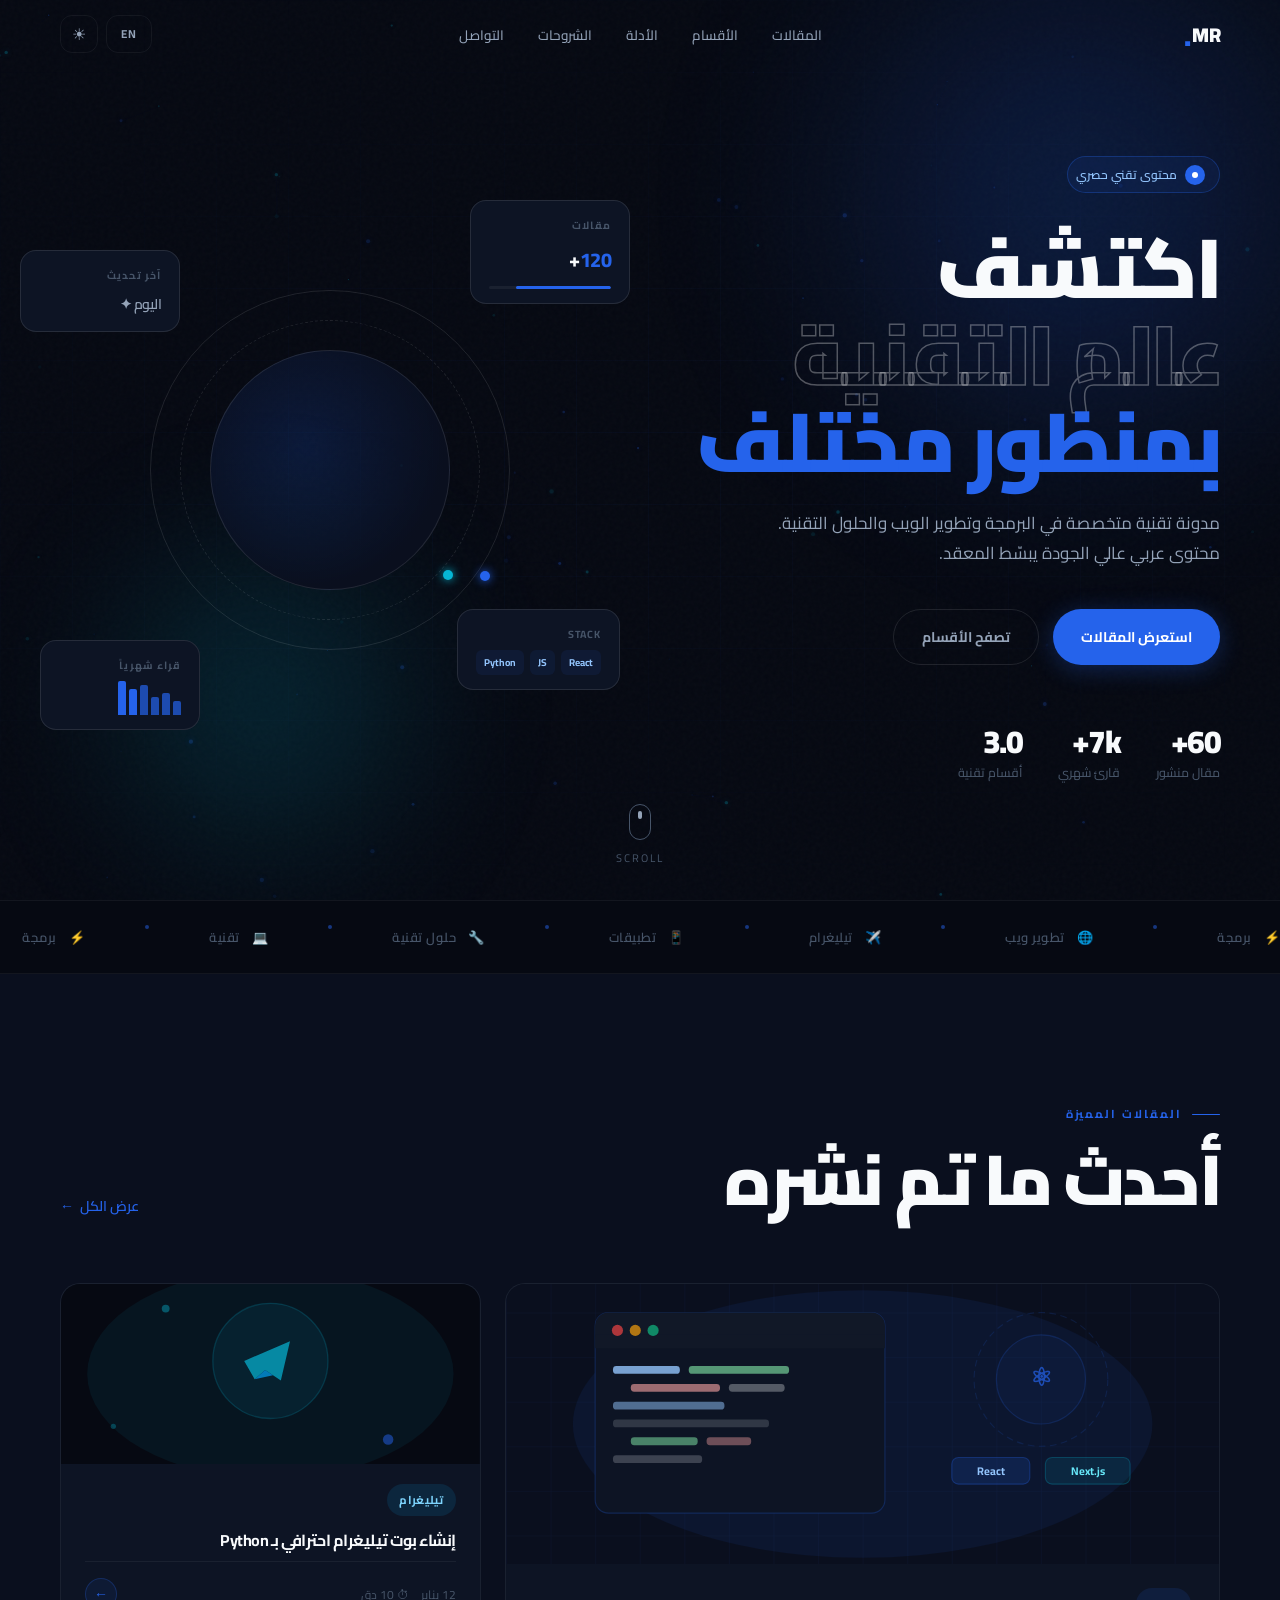
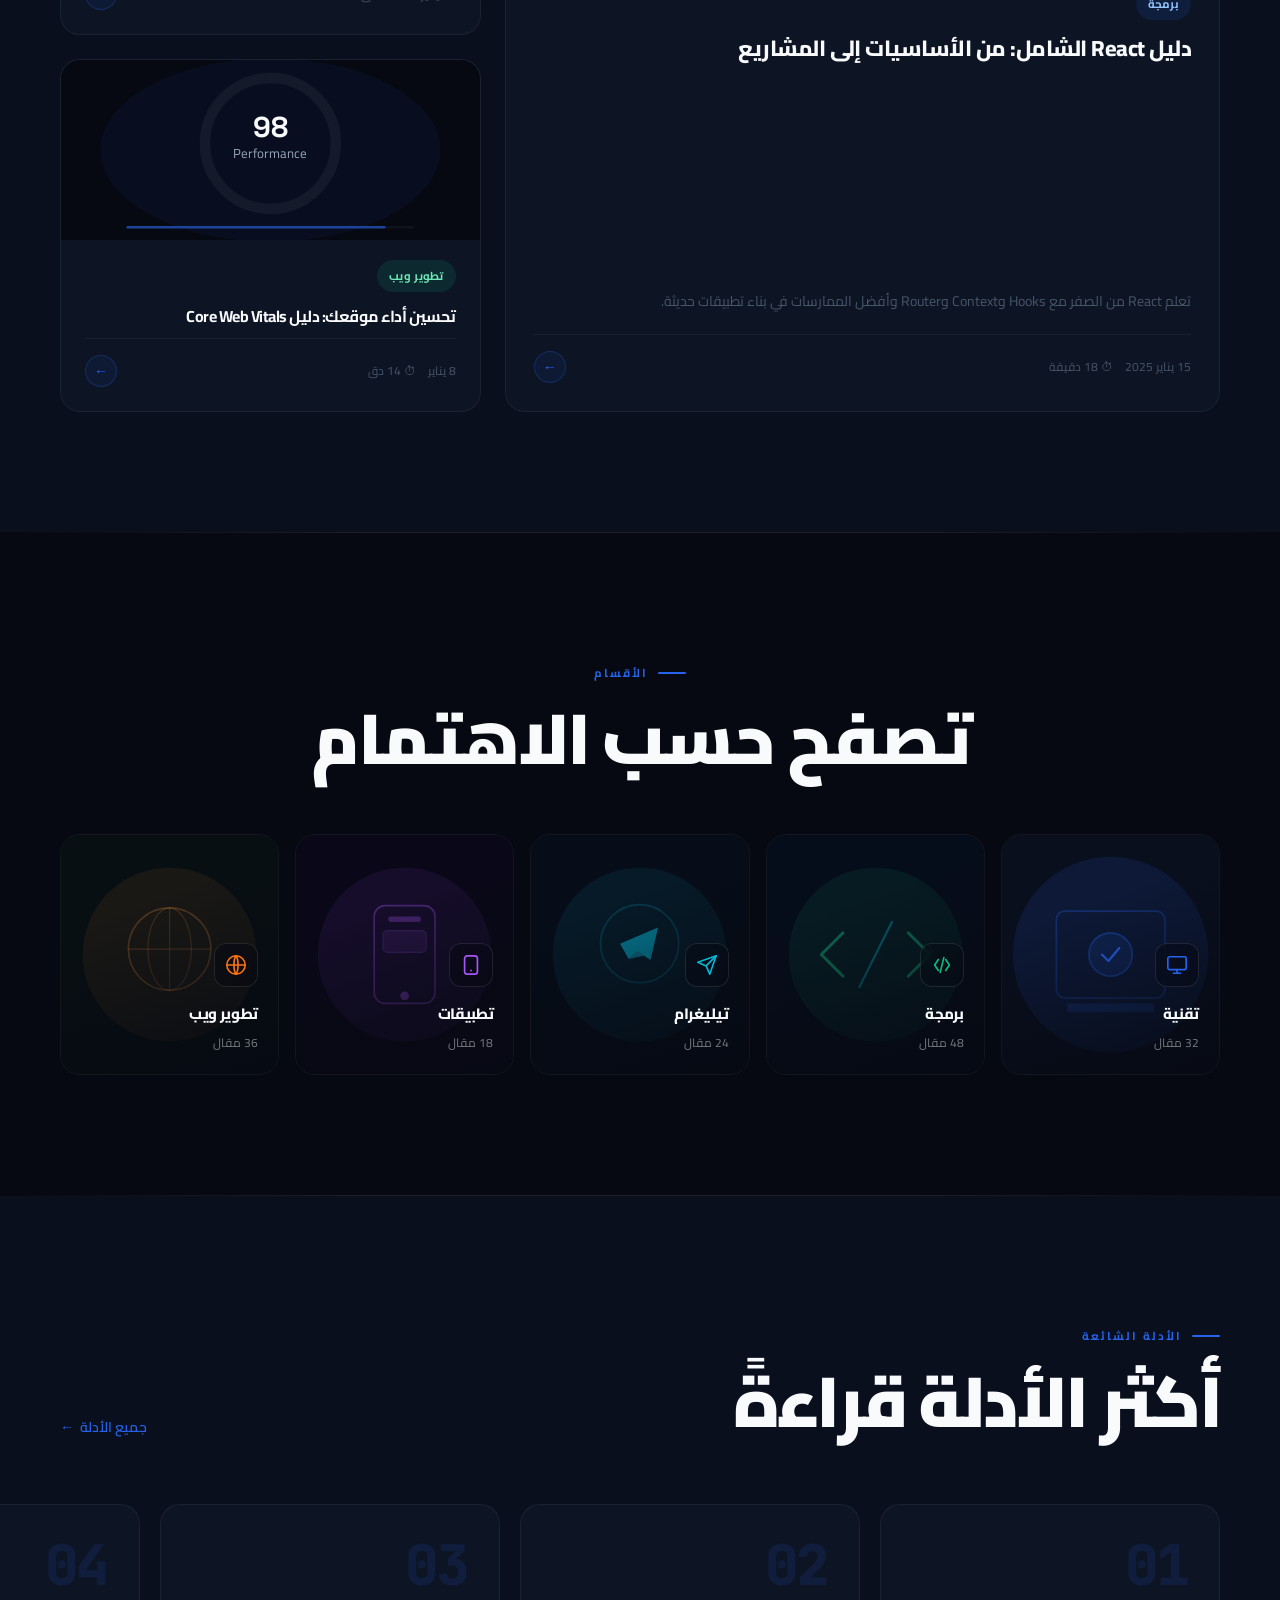
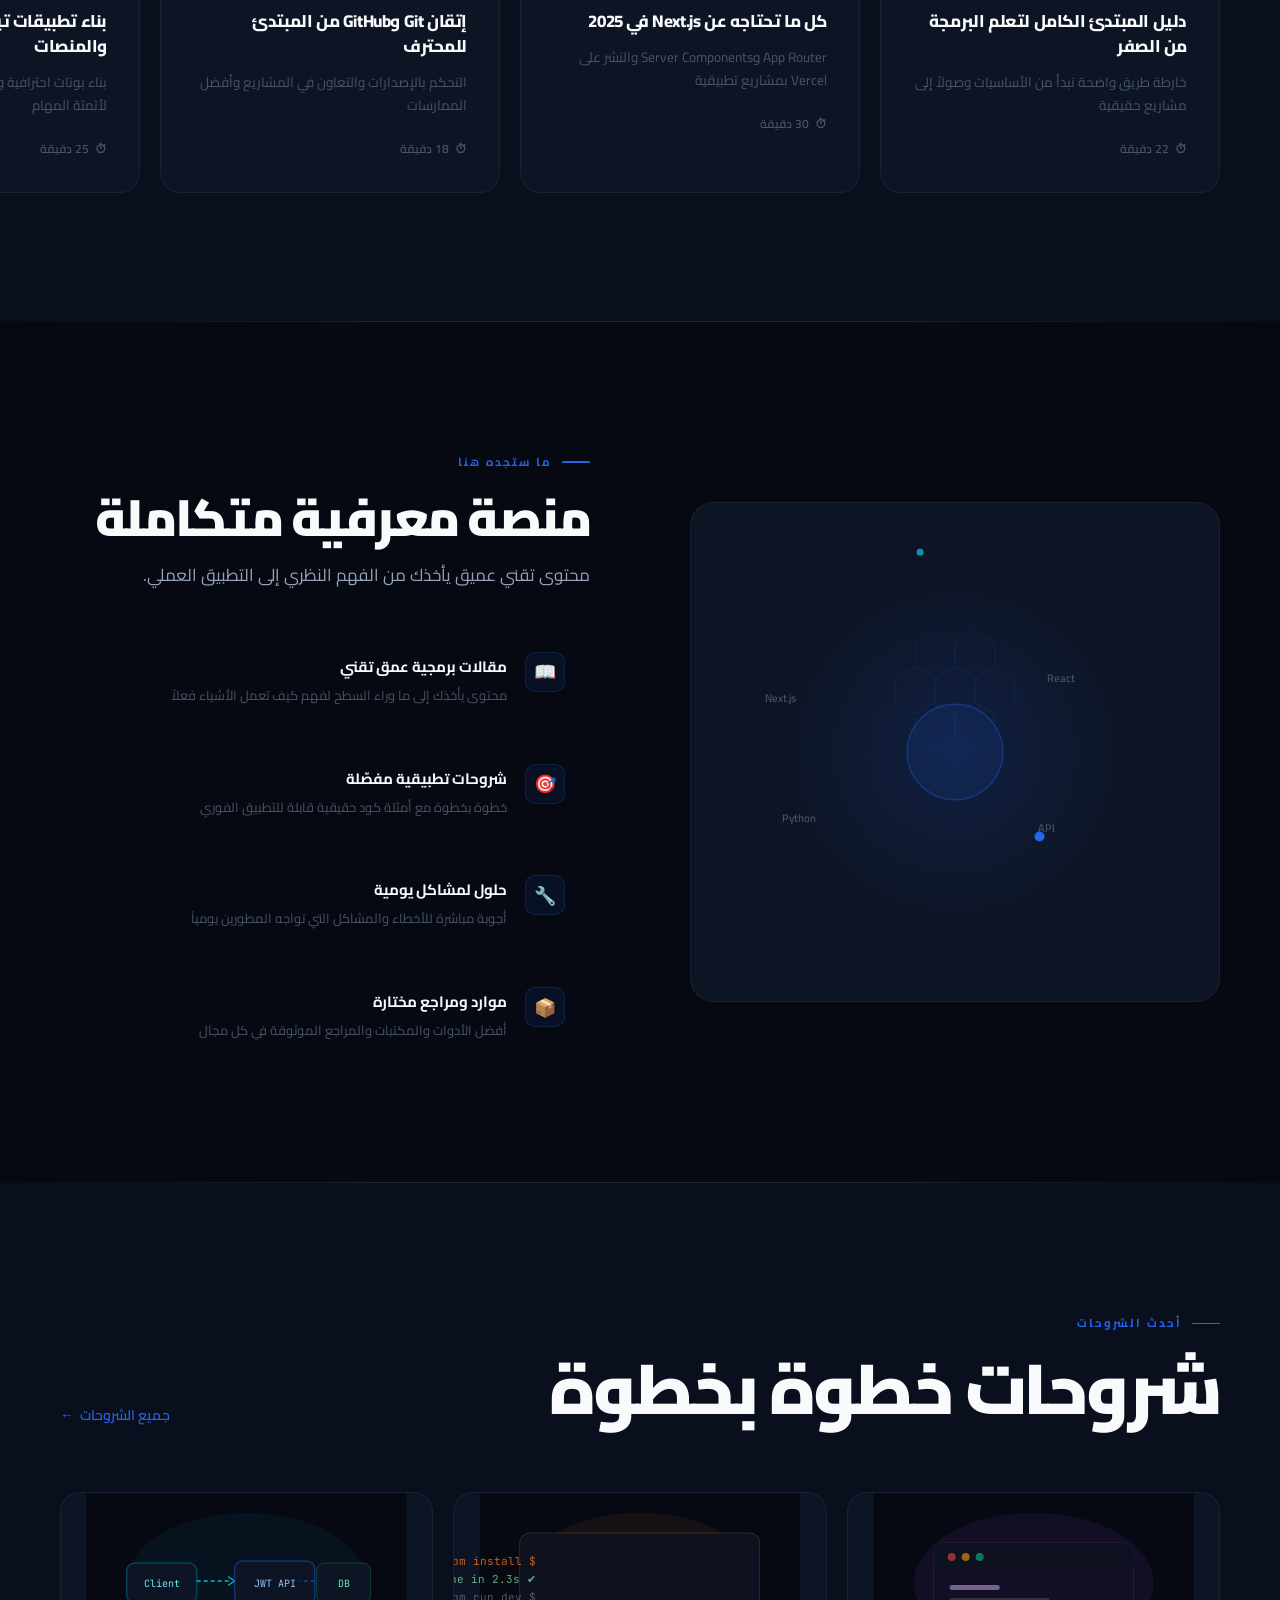
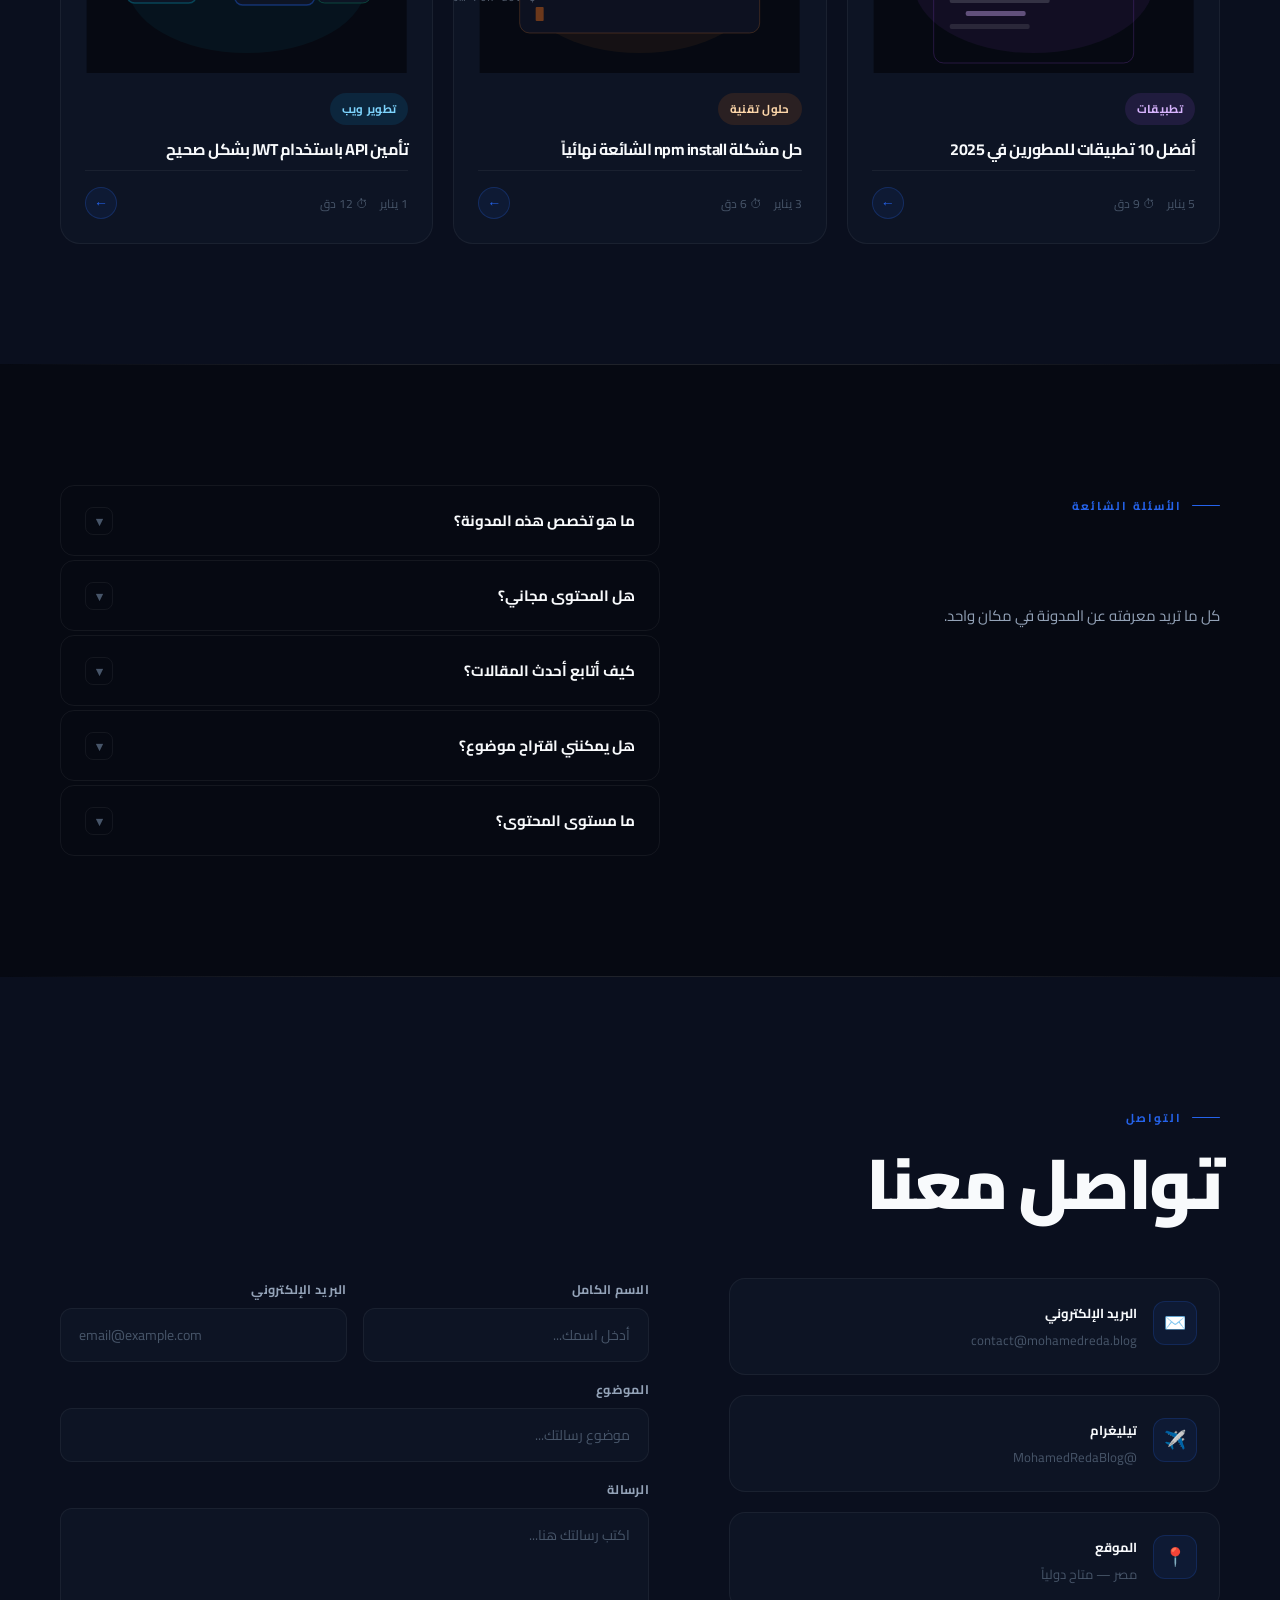
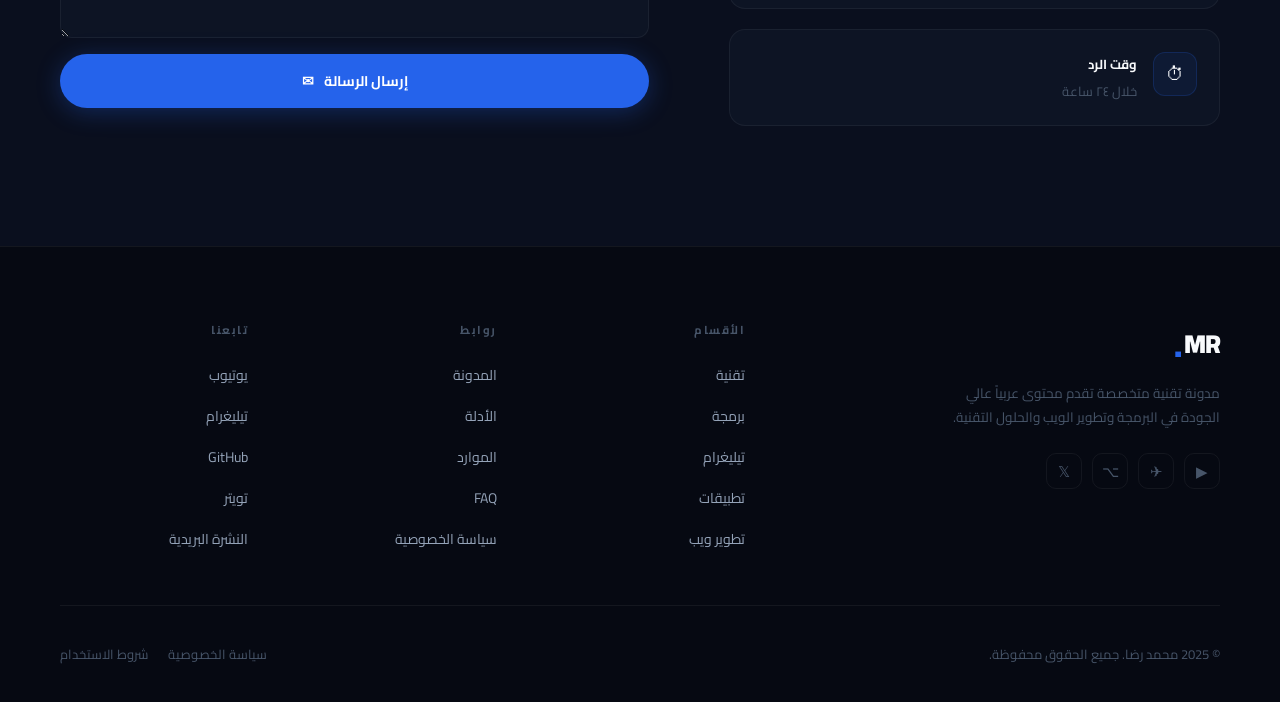
==== index.html @ 62c31f80 "Add files via upload" ====
<!DOCTYPE html>
<html lang="ar" dir="rtl" data-lang="ar" data-theme="dark">
<head>
<meta charset="UTF-8" />
<meta name="viewport" content="width=device-width, initial-scale=1.0" />
<title>محمد رضا — مدونة تقنية</title>
<meta name="description" content="مدونة تقنية متخصصة في البرمجة وتطوير الويب والحلول التقنية — محتوى عربي عالي الجودة" />
<link rel="stylesheet" href="main.css" />
<link rel="stylesheet" href="hero.css" />
<link rel="stylesheet" href="sections.css" />
</head>
<body>

<!-- ─── CURSOR ─── -->
<div id="cursor-dot"></div>
<div id="cursor-ring"></div>

<!-- ─── NOISE ─── -->
<div class="noise"></div>

<!-- ─── PARTICLES ─── -->
<canvas id="particles-canvas"></canvas>

<!-- ══════════════════════════════════════
     LOADER
══════════════════════════════════════ -->
<div id="loader">
  <div class="loader-logo-wrap">
    <svg class="loader-logo-svg" viewBox="0 0 80 80" fill="none" xmlns="http://www.w3.org/2000/svg">
      <rect width="80" height="80" rx="20" fill="#0d1424"/>
      <rect x="0.5" y="0.5" width="79" height="79" rx="19.5" stroke="rgba(37,99,235,0.3)"/>
      <text x="50%" y="54%" dominant-baseline="middle" text-anchor="middle"
            font-family="Cairo, sans-serif" font-weight="900" font-size="32"
            fill="#F8FAFC" letter-spacing="-1">MR</text>
      <circle cx="60" cy="20" r="5" fill="#2563EB" opacity="0.7">
        <animate attributeName="opacity" values="0.7;0.2;0.7" dur="2s" repeatCount="indefinite"/>
      </circle>
    </svg>
  </div>
  <div class="loader-name">Mohamed Reda Blog</div>
  <div class="loader-track"><div class="loader-fill"></div></div>
</div>

<!-- ══════════════════════════════════════
     NAVBAR
══════════════════════════════════════ -->
<nav id="nav">
  <div class="nav-inner">
    <!-- Logo -->
    <a href="#" class="nav-logo">MR<span class="nav-logo-dot">.</span></a>

    <!-- Desktop links -->
    <ul class="nav-center">
      <li><a href="#featured"   class="nav-link" data-i18n="nav-featured">المقالات</a></li>
      <li><a href="#categories" class="nav-link" data-i18n="nav-categories">الأقسام</a></li>
      <li><a href="#guides"     class="nav-link" data-i18n="nav-guides">الأدلة</a></li>
      <li><a href="#tutorials"  class="nav-link" data-i18n="nav-tutorials">الشروحات</a></li>
      <li><a href="#contact"    class="nav-link" data-i18n="nav-contact">التواصل</a></li>
    </ul>

    <!-- Actions -->
    <div class="nav-right">
      <button id="lang-btn"   class="nav-action-btn lang-pill">EN</button>
      <button id="theme-btn"  class="nav-action-btn" title="تبديل المظهر">☀</button>
      <button id="menu-btn"   class="nav-action-btn menu-btn" aria-label="القائمة">
        <span></span><span></span><span></span>
      </button>
    </div>
  </div>
</nav>

<!-- ══════════════════════════════════════
     MOBILE MENU
══════════════════════════════════════ -->
<div id="mobile-menu" role="dialog" aria-label="القائمة الرئيسية">
  <a href="#featured"   class="mob-link" data-i18n="nav-featured">المقالات</a>
  <a href="#categories" class="mob-link" data-i18n="nav-categories">الأقسام</a>
  <a href="#guides"     class="mob-link" data-i18n="nav-guides">الأدلة</a>
  <a href="#tutorials"  class="mob-link" data-i18n="nav-tutorials">الشروحات</a>
  <a href="#faq"        class="mob-link">FAQ</a>
  <a href="#contact"    class="mob-link" data-i18n="nav-contact">التواصل</a>
</div>

<!-- ══════════════════════════════════════
     HERO
══════════════════════════════════════ -->
<section id="hero">
  <div class="hero-grid-bg"></div>
  <div class="blob blob-blue hero-blob-1" style="width:700px;height:700px;top:-150px;right:-150px;"></div>
  <div class="blob blob-cyan  hero-blob-2" style="width:400px;height:400px;bottom:0;left:5%;"></div>

  <div class="hero-inner">
    <!-- LEFT -->
    <div class="hero-left">
      <div class="hero-badge">
        <div class="hero-badge-dot"></div>
        <span data-i18n="hero-badge">محتوى تقني حصري</span>
      </div>

      <h1 class="hero-h1">
        <span data-i18n="hero-h1-1">اكتشف</span>
        <span class="line2" data-i18n="hero-h1-2">عالم التقنية</span>
        <span class="line3" data-i18n="hero-h1-3">بمنظور مختلف</span>
      </h1>

      <p class="hero-desc" data-i18n="hero-desc">
        مدونة تقنية متخصصة في البرمجة وتطوير الويب والحلول التقنية. محتوى عربي عالي الجودة يبسّط المعقد.
      </p>

      <div class="hero-actions">
        <a href="#featured" class="btn btn-primary" data-i18n="hero-btn-p">استعرض المقالات</a>
        <a href="#categories" class="btn btn-ghost" data-i18n="hero-btn-s">تصفح الأقسام</a>
      </div>

      <div class="hero-stats">
        <div class="hero-stat">
          <div class="hero-stat-n" data-count="120" data-suffix="+" data-i18n="hero-stat-1-n">١٢٠+</div>
          <div class="hero-stat-l" data-i18n="hero-stat-1-l">مقال منشور</div>
        </div>
        <div class="hero-stat">
          <div class="hero-stat-n" data-count="15" data-suffix="k+" data-i18n="hero-stat-2-n">١٥ك+</div>
          <div class="hero-stat-l" data-i18n="hero-stat-2-l">قارئ شهري</div>
        </div>
        <div class="hero-stat">
          <div class="hero-stat-n" data-count="6" data-suffix="" data-i18n="hero-stat-3-n">٦</div>
          <div class="hero-stat-l" data-i18n="hero-stat-3-l">أقسام تقنية</div>
        </div>
      </div>
    </div>

    <!-- RIGHT — Orbit visual -->
    <div class="hero-right">
      <div class="orbit-wrap">
        <!-- Rings -->
        <div class="orbit-ring"></div>
        <div class="orbit-ring orbit-ring-2"></div>
        <!-- Center -->
        <div class="orbit-center">
          <svg class="orbit-center-icon" viewBox="0 0 80 80" fill="none">
            <!-- Code brackets illustration -->
            <path d="M28 24L14 40L28 56" stroke="#2563EB" stroke-width="3" stroke-linecap="round" stroke-linejoin="round" class="draw-path"/>
            <path d="M52 24L66 40L52 56" stroke="#2563EB" stroke-width="3" stroke-linecap="round" stroke-linejoin="round" class="draw-path"/>
            <path d="M44 20L36 60" stroke="#06b6d4" stroke-width="2" stroke-linecap="round" class="draw-path"/>
          </svg>
        </div>
        <!-- Animated orbit dots (JS controlled) -->
        <div class="orbit-dot" style="left:180px;top:-5px;"></div>
        <div class="orbit-dot orbit-dot-2" style="left:180px;top:-5px;"></div>
      </div>

      <!-- Floating info cards -->
      <div class="float-card fc-1">
        <div class="fc-label">مقالات</div>
        <div class="fc-value"><span>120</span>+</div>
        <div class="fc-bar"><div class="fc-bar-fill" style="--w:78%"></div></div>
      </div>
      <div class="float-card fc-2">
        <div class="fc-label">Stack</div>
        <div class="fc-tags">
          <span class="fc-tag">React</span>
          <span class="fc-tag">JS</span>
          <span class="fc-tag">Python</span>
        </div>
      </div>
      <div class="float-card fc-3">
        <div class="fc-label">قراء شهرياً</div>
        <div class="fc-mini-line">
          <div class="fc-bar-m" style="height:14px"></div>
          <div class="fc-bar-m" style="height:22px"></div>
          <div class="fc-bar-m" style="height:18px"></div>
          <div class="fc-bar-m" style="height:30px"></div>
          <div class="fc-bar-m" style="height:26px;opacity:1"></div>
          <div class="fc-bar-m" style="height:34px;opacity:1"></div>
        </div>
      </div>
      <div class="float-card fc-4">
        <div class="fc-label">آخر تحديث</div>
        <div class="fc-value" style="font-size:14px;font-weight:600;color:var(--c-gray)">اليوم ✦</div>
      </div>
    </div>
  </div><!-- /hero-inner -->

  <!-- Scroll hint -->
  <div class="scroll-hint">
    <div class="scroll-wheel"></div>
    <span>scroll</span>
  </div>
</section>

<!-- ══════════════════════════════════════
     MARQUEE
══════════════════════════════════════ -->
<div class="marquee-section">
  <div class="marquee-track">
    <!-- duplicated for seamless loop -->
    <span class="marquee-item"><span>⚡</span><span data-i18n="mq-1">برمجة</span></span>
    <span class="marquee-sep"></span>
    <span class="marquee-item"><span>🌐</span><span data-i18n="mq-2">تطوير ويب</span></span>
    <span class="marquee-sep"></span>
    <span class="marquee-item"><span>✈️</span><span data-i18n="mq-3">تيليغرام</span></span>
    <span class="marquee-sep"></span>
    <span class="marquee-item"><span>📱</span><span data-i18n="mq-4">تطبيقات</span></span>
    <span class="marquee-sep"></span>
    <span class="marquee-item"><span>🔧</span><span data-i18n="mq-5">حلول تقنية</span></span>
    <span class="marquee-sep"></span>
    <span class="marquee-item"><span>💻</span><span data-i18n="mq-6">تقنية</span></span>
    <span class="marquee-sep"></span>
    <!-- duplicate -->
    <span class="marquee-item"><span>⚡</span><span data-i18n="mq-1">برمجة</span></span>
    <span class="marquee-sep"></span>
    <span class="marquee-item"><span>🌐</span><span data-i18n="mq-2">تطوير ويب</span></span>
    <span class="marquee-sep"></span>
    <span class="marquee-item"><span>✈️</span><span data-i18n="mq-3">تيليغرام</span></span>
    <span class="marquee-sep"></span>
    <span class="marquee-item"><span>📱</span><span data-i18n="mq-4">تطبيقات</span></span>
    <span class="marquee-sep"></span>
    <span class="marquee-item"><span>🔧</span><span data-i18n="mq-5">حلول تقنية</span></span>
    <span class="marquee-sep"></span>
    <span class="marquee-item"><span>💻</span><span data-i18n="mq-6">تقنية</span></span>
    <span class="marquee-sep"></span>
  </div>
</div>

<!-- ══════════════════════════════════════
     FEATURED ARTICLES
══════════════════════════════════════ -->
<section id="featured" class="section-pad">
  <div class="container">
    <div class="featured-header">
      <div>
        <div class="eyebrow reveal" data-i18n="ey-featured">المقالات المميزة</div>
        <h2 class="big-title reveal d1" data-i18n="tt-featured">أحدث ما تم نشره</h2>
      </div>
      <a href="#" class="btn btn-link reveal d2">
        <span data-i18n="see-featured">عرض الكل</span>
        <span class="arrow">←</span>
      </a>
    </div>

    <div class="featured-layout">
      <!-- Main big card -->
      <a href="#" class="art-card main-card reveal">
        <div class="art-img art-img-main">
          <!-- SVG illustration: code/programming theme -->
          <svg viewBox="0 0 640 280" fill="none" xmlns="http://www.w3.org/2000/svg" preserveAspectRatio="xMidYMid slice" style="position:absolute;inset:0;width:100%;height:100%">
            <rect width="640" height="280" fill="#0a0f1e"/>
            <!-- grid -->
            <defs>
              <pattern id="g1" width="40" height="40" patternUnits="userSpaceOnUse">
                <path d="M 40 0 L 0 0 0 40" fill="none" stroke="rgba(37,99,235,0.07)" stroke-width="1"/>
              </pattern>
            </defs>
            <rect width="640" height="280" fill="url(#g1)"/>
            <!-- glow -->
            <ellipse cx="320" cy="140" rx="260" ry="120" fill="rgba(37,99,235,0.08)"/>
            <!-- Floating code window -->
            <rect x="80" y="40" width="260" height="180" rx="12" fill="#0d1424" stroke="rgba(37,99,235,0.25)" stroke-width="1"/>
            <rect x="80" y="40" width="260" height="32" rx="12" fill="#111827"/>
            <rect x="80" y="60" width="260" height="12" fill="#111827"/>
            <circle cx="100" cy="56" r="5" fill="#EF4444" opacity="0.7"/>
            <circle cx="116" cy="56" r="5" fill="#F59E0B" opacity="0.7"/>
            <circle cx="132" cy="56" r="5" fill="#10B981" opacity="0.7"/>
            <!-- code lines -->
            <rect x="96" y="88" width="60" height="7" rx="3" fill="#93C5FD" opacity="0.8"/>
            <rect x="164" y="88" width="90" height="7" rx="3" fill="#86EFAC" opacity="0.6"/>
            <rect x="112" y="104" width="80" height="7" rx="3" fill="#FCA5A5" opacity="0.6"/>
            <rect x="200" y="104" width="50" height="7" rx="3" fill="#F8FAFC" opacity="0.3"/>
            <rect x="96" y="120" width="100" height="7" rx="3" fill="#93C5FD" opacity="0.5"/>
            <rect x="96" y="136" width="140" height="7" rx="3" fill="#F8FAFC" opacity="0.15"/>
            <rect x="112" y="152" width="60" height="7" rx="3" fill="#86EFAC" opacity="0.5"/>
            <rect x="180" y="152" width="40" height="7" rx="3" fill="#FCA5A5" opacity="0.4"/>
            <rect x="96" y="168" width="80" height="7" rx="3" fill="#F8FAFC" opacity="0.2"/>
            <!-- Right side decoration -->
            <circle cx="480" cy="100" r="60" fill="none" stroke="rgba(37,99,235,0.15)" stroke-width="1" stroke-dasharray="6 4"/>
            <circle cx="480" cy="100" r="40" fill="rgba(37,99,235,0.05)" stroke="rgba(37,99,235,0.2)" stroke-width="1"/>
            <text x="480" y="106" text-anchor="middle" font-family="JetBrains Mono,monospace" font-size="22" font-weight="700" fill="#2563EB" opacity="0.7">⚛</text>
            <!-- floating tags -->
            <rect x="400" y="170" width="70" height="24" rx="6" fill="rgba(37,99,235,0.15)" stroke="rgba(37,99,235,0.3)" stroke-width="1"/>
            <text x="435" y="186" text-anchor="middle" font-size="10" font-family="Cairo,sans-serif" fill="#93C5FD" font-weight="700">React</text>
            <rect x="484" y="170" width="76" height="24" rx="6" fill="rgba(6,182,212,0.1)" stroke="rgba(6,182,212,0.25)" stroke-width="1"/>
            <text x="522" y="186" text-anchor="middle" font-size="10" font-family="Cairo,sans-serif" fill="#67E8F9" font-weight="700">Next.js</text>
          </svg>
        </div>
        <div class="art-body">
          <span class="art-cat cat-blue" data-i18n="card-1-cat">برمجة</span>
          <div class="art-title" data-i18n="card-1-title">دليل React الشامل: من الأساسيات إلى المشاريع</div>
          <div class="art-excerpt" data-i18n="card-1-exc">تعلم React من الصفر مع Hooks وContext وRouter وأفضل الممارسات في بناء تطبيقات حديثة.</div>
          <div class="art-footer">
            <div class="art-meta">
              <span>15 يناير 2025</span>
              <span>⏱ 18 دقيقة</span>
            </div>
            <div class="art-read-btn">←</div>
          </div>
        </div>
      </a>

      <!-- Card 2 -->
      <a href="#" class="art-card reveal d2">
        <div class="art-img art-img-sm">
          <svg viewBox="0 0 320 180" fill="none" xmlns="http://www.w3.org/2000/svg" preserveAspectRatio="xMidYMid slice" style="position:absolute;inset:0;width:100%;height:100%">
            <rect width="320" height="180" fill="#060912"/>
            <ellipse cx="160" cy="90" rx="140" ry="80" fill="rgba(6,182,212,0.07)"/>
            <!-- Telegram-style icon -->
            <circle cx="160" cy="80" r="44" fill="rgba(6,182,212,0.08)" stroke="rgba(6,182,212,0.2)" stroke-width="1"/>
            <path d="M140 80 L175 65 L168 95 L156 87 L148 94 Z" fill="#06b6d4" opacity="0.7" class="draw-path" stroke="#06b6d4" stroke-width="0"/>
            <path d="M148 94 L156 87 L162 91 Z" fill="#0284c7" opacity="0.9"/>
            <!-- Floating dots -->
            <circle cx="80" cy="40" r="3" fill="#06b6d4" opacity="0.4"/>
            <circle cx="250" cy="140" r="4" fill="#2563EB" opacity="0.5"/>
            <circle cx="40" cy="130" r="2" fill="#06b6d4" opacity="0.3"/>
          </svg>
        </div>
        <div class="art-body art-body-sm">
          <span class="art-cat cat-sky" data-i18n="card-2-cat">تيليغرام</span>
          <div class="art-title art-title-sm" data-i18n="card-2-title">إنشاء بوت تيليغرام احترافي بـ Python</div>
          <div class="art-footer">
            <div class="art-meta"><span>12 يناير</span><span>⏱ 10 دق</span></div>
            <div class="art-read-btn">←</div>
          </div>
        </div>
      </a>

      <!-- Card 3 -->
      <a href="#" class="art-card reveal d3">
        <div class="art-img art-img-sm">
          <svg viewBox="0 0 320 180" fill="none" xmlns="http://www.w3.org/2000/svg" preserveAspectRatio="xMidYMid slice" style="position:absolute;inset:0;width:100%;height:100%">
            <rect width="320" height="180" fill="#060912"/>
            <ellipse cx="160" cy="90" rx="130" ry="70" fill="rgba(37,99,235,0.06)"/>
            <!-- Performance meter -->
            <circle cx="160" cy="85" r="50" fill="none" stroke="rgba(255,255,255,0.05)" stroke-width="8"/>
            <circle cx="160" cy="85" r="50" fill="none" stroke="#2563EB" stroke-width="8" stroke-dasharray="220" stroke-dashoffset="55" stroke-linecap="round" transform="rotate(-90 160 85)" class="draw-path" style="stroke-dasharray:220;stroke-dashoffset:220"/>
            <text x="160" y="80" text-anchor="middle" font-size="22" font-weight="900" font-family="Space Grotesk,sans-serif" fill="#F8FAFC">98</text>
            <text x="160" y="96" text-anchor="middle" font-size="10" fill="#94A3B8" font-family="Cairo,sans-serif">Performance</text>
            <!-- Small metric bars -->
            <rect x="50" y="148" width="220" height="2" rx="1" fill="rgba(255,255,255,0.04)"/>
            <rect x="50" y="148" width="198" height="2" rx="1" fill="#2563EB" opacity="0.6"/>
          </svg>
        </div>
        <div class="art-body art-body-sm">
          <span class="art-cat cat-green" data-i18n="card-3-cat">تطوير ويب</span>
          <div class="art-title art-title-sm" data-i18n="card-3-title">تحسين أداء موقعك: دليل Core Web Vitals</div>
          <div class="art-footer">
            <div class="art-meta"><span>8 يناير</span><span>⏱ 14 دق</span></div>
            <div class="art-read-btn">←</div>
          </div>
        </div>
      </a>
    </div><!-- /featured-layout -->
  </div>
</section>

<div class="divider"></div>

<!-- ══════════════════════════════════════
     CATEGORIES
══════════════════════════════════════ -->
<section id="categories" class="section-pad">
  <div class="container">
    <div style="text-align:center;margin-bottom:56px">
      <div class="eyebrow reveal" style="justify-content:center" data-i18n="ey-categories">الأقسام</div>
      <h2 class="big-title reveal d1" style="letter-spacing:-2px" data-i18n="tt-categories">تصفح حسب الاهتمام</h2>
    </div>

    <div class="cats-grid">
      <!-- Tech -->
      <a href="#" class="cat-tile reveal d1">
        <div class="cat-tile-bg">
          <svg viewBox="0 0 200 220" fill="none" style="width:100%;height:100%">
            <rect width="200" height="220" fill="#0a0f1e"/>
            <ellipse cx="100" cy="110" rx="90" ry="90" fill="rgba(37,99,235,0.12)"/>
            <rect x="50" y="70" width="100" height="80" rx="8" fill="none" stroke="rgba(37,99,235,0.3)" stroke-width="1.5"/>
            <rect x="60" y="155" width="80" height="8" rx="2" fill="rgba(37,99,235,0.2)"/>
            <circle cx="100" cy="110" r="20" fill="rgba(37,99,235,0.15)" stroke="rgba(37,99,235,0.4)" stroke-width="1.5"/>
            <path d="M92 110 L98 116 L108 104" stroke="#2563EB" stroke-width="2" stroke-linecap="round" stroke-linejoin="round"/>
          </svg>
        </div>
        <div class="cat-tile-overlay"></div>
        <div class="cat-tile-content">
          <div class="cat-icon-wrap">
            <svg width="22" height="22" fill="none" viewBox="0 0 24 24"><rect x="2" y="3" width="20" height="14" rx="2" stroke="#2563EB" stroke-width="1.8"/><path d="M8 21h8M12 17v4" stroke="#2563EB" stroke-width="1.8" stroke-linecap="round"/></svg>
          </div>
          <div class="cat-tile-name" data-i18n="cat-tech">تقنية</div>
          <div class="cat-tile-count">32 مقال</div>
        </div>
      </a>

      <!-- Programming -->
      <a href="#" class="cat-tile reveal d2">
        <div class="cat-tile-bg">
          <svg viewBox="0 0 200 220" fill="none" style="width:100%;height:100%">
            <rect width="200" height="220" fill="#060d1a"/>
            <ellipse cx="100" cy="110" rx="80" ry="80" fill="rgba(16,185,129,0.08)"/>
            <path d="M70 90 L50 110 L70 130" stroke="rgba(16,185,129,0.5)" stroke-width="2.5" stroke-linecap="round" stroke-linejoin="round"/>
            <path d="M130 90 L150 110 L130 130" stroke="rgba(16,185,129,0.5)" stroke-width="2.5" stroke-linecap="round" stroke-linejoin="round"/>
            <path d="M115 80 L85 140" stroke="rgba(6,182,212,0.4)" stroke-width="2" stroke-linecap="round"/>
          </svg>
        </div>
        <div class="cat-tile-overlay"></div>
        <div class="cat-tile-content">
          <div class="cat-icon-wrap">
            <svg width="22" height="22" fill="none" viewBox="0 0 24 24"><path d="M8 6l-4 6 4 6M16 6l4 6-4 6M14 4l-4 16" stroke="#10B981" stroke-width="1.8" stroke-linecap="round" stroke-linejoin="round"/></svg>
          </div>
          <div class="cat-tile-name" data-i18n="cat-prog">برمجة</div>
          <div class="cat-tile-count">48 مقال</div>
        </div>
      </a>

      <!-- Telegram -->
      <a href="#" class="cat-tile reveal d3">
        <div class="cat-tile-bg">
          <svg viewBox="0 0 200 220" fill="none" style="width:100%;height:100%">
            <rect width="200" height="220" fill="#060d18"/>
            <ellipse cx="100" cy="110" rx="80" ry="80" fill="rgba(6,182,212,0.08)"/>
            <circle cx="100" cy="100" r="36" fill="none" stroke="rgba(6,182,212,0.2)" stroke-width="1.5"/>
            <path d="M82 100 L117 85 L110 115 L98 107 L90 114 Z" fill="#06b6d4" opacity="0.6"/>
            <path d="M90 114 L98 107 L104 111 Z" fill="#0e7490" opacity="0.8"/>
          </svg>
        </div>
        <div class="cat-tile-overlay"></div>
        <div class="cat-tile-content">
          <div class="cat-icon-wrap">
            <svg width="22" height="22" fill="none" viewBox="0 0 24 24"><path d="M22 2L11 13" stroke="#06b6d4" stroke-width="1.8" stroke-linecap="round" stroke-linejoin="round"/><path d="M22 2L15 22l-4-9-9-4 20-7z" stroke="#06b6d4" stroke-width="1.8" stroke-linecap="round" stroke-linejoin="round"/></svg>
          </div>
          <div class="cat-tile-name" data-i18n="cat-tg">تيليغرام</div>
          <div class="cat-tile-count">24 مقال</div>
        </div>
      </a>

      <!-- Apps -->
      <a href="#" class="cat-tile reveal d4">
        <div class="cat-tile-bg">
          <svg viewBox="0 0 200 220" fill="none" style="width:100%;height:100%">
            <rect width="200" height="220" fill="#0a0818"/>
            <ellipse cx="100" cy="110" rx="80" ry="80" fill="rgba(168,85,247,0.08)"/>
            <rect x="72" y="65" width="56" height="90" rx="10" fill="none" stroke="rgba(168,85,247,0.35)" stroke-width="1.5"/>
            <rect x="85" y="75" width="30" height="5" rx="2" fill="rgba(168,85,247,0.3)"/>
            <rect x="80" y="88" width="40" height="20" rx="4" fill="rgba(168,85,247,0.1)" stroke="rgba(168,85,247,0.2)" stroke-width="1"/>
            <circle cx="100" cy="148" r="4" fill="rgba(168,85,247,0.4)"/>
          </svg>
        </div>
        <div class="cat-tile-overlay"></div>
        <div class="cat-tile-content">
          <div class="cat-icon-wrap">
            <svg width="22" height="22" fill="none" viewBox="0 0 24 24"><rect x="5" y="2" width="14" height="20" rx="3" stroke="#A855F7" stroke-width="1.8"/><circle cx="12" cy="18" r="1" fill="#A855F7"/></svg>
          </div>
          <div class="cat-tile-name" data-i18n="cat-apps">تطبيقات</div>
          <div class="cat-tile-count">18 مقال</div>
        </div>
      </a>

      <!-- Web Dev -->
      <a href="#" class="cat-tile reveal d5">
        <div class="cat-tile-bg">
          <svg viewBox="0 0 200 220" fill="none" style="width:100%;height:100%">
            <rect width="200" height="220" fill="#080f12"/>
            <ellipse cx="100" cy="110" rx="80" ry="80" fill="rgba(251,146,60,0.07)"/>
            <circle cx="100" cy="105" r="38" fill="none" stroke="rgba(251,146,60,0.25)" stroke-width="1.5"/>
            <ellipse cx="100" cy="105" rx="20" ry="38" fill="none" stroke="rgba(251,146,60,0.2)" stroke-width="1"/>
            <line x1="62" y1="105" x2="138" y2="105" stroke="rgba(251,146,60,0.2)" stroke-width="1"/>
            <line x1="100" y1="67" x2="100" y2="143" stroke="rgba(251,146,60,0.2)" stroke-width="1"/>
          </svg>
        </div>
        <div class="cat-tile-overlay"></div>
        <div class="cat-tile-content">
          <div class="cat-icon-wrap">
            <svg width="22" height="22" fill="none" viewBox="0 0 24 24"><circle cx="12" cy="12" r="10" stroke="#F97316" stroke-width="1.8"/><path d="M2 12h20M12 2c-3 4-3 16 0 20M12 2c3 4 3 16 0 20" stroke="#F97316" stroke-width="1.8" stroke-linecap="round"/></svg>
          </div>
          <div class="cat-tile-name" data-i18n="cat-web">تطوير ويب</div>
          <div class="cat-tile-count">36 مقال</div>
        </div>
      </a>
    </div>
  </div>
</section>

<div class="divider"></div>

<!-- ══════════════════════════════════════
     GUIDES
══════════════════════════════════════ -->
<section id="guides" class="section-pad">
  <div class="container">
    <div class="featured-header">
      <div>
        <div class="eyebrow reveal" data-i18n="ey-guides">الأدلة الشائعة</div>
        <h2 class="big-title reveal d1" data-i18n="tt-guides">أكثر الأدلة قراءةً</h2>
      </div>
      <a href="#" class="btn btn-link reveal d2">
        <span data-i18n="see-guides">جميع الأدلة</span>
        <span class="arrow">←</span>
      </a>
    </div>

    <div class="guides-track">
      <div class="guide-card reveal d1">
        <div class="guide-n">01</div>
        <div class="guide-title" data-i18n="g1-title">دليل المبتدئ الكامل لتعلم البرمجة من الصفر</div>
        <div class="guide-desc" data-i18n="g1-desc">خارطة طريق واضحة تبدأ من الأساسيات وصولاً إلى مشاريع حقيقية</div>
        <div class="guide-time">⏱ <span>22 دقيقة</span></div>
      </div>
      <div class="guide-card reveal d2">
        <div class="guide-n">02</div>
        <div class="guide-title" data-i18n="g2-title">كل ما تحتاجه عن Next.js في 2025</div>
        <div class="guide-desc" data-i18n="g2-desc">App Router وServer Components والنشر على Vercel بمشاريع تطبيقية</div>
        <div class="guide-time">⏱ <span>30 دقيقة</span></div>
      </div>
      <div class="guide-card reveal d3">
        <div class="guide-n">03</div>
        <div class="guide-title" data-i18n="g3-title">إتقان Git وGitHub من المبتدئ للمحترف</div>
        <div class="guide-desc" data-i18n="g3-desc">التحكم بالإصدارات والتعاون في المشاريع وأفضل الممارسات</div>
        <div class="guide-time">⏱ <span>18 دقيقة</span></div>
      </div>
      <div class="guide-card reveal d4">
        <div class="guide-n">04</div>
        <div class="guide-title" data-i18n="g4-title">بناء تطبيقات تيليغرام: البوتات والمنصات</div>
        <div class="guide-desc" data-i18n="g4-desc">بناء بوتات احترافية والاستفادة من API تيليغرام لأتمتة المهام</div>
        <div class="guide-time">⏱ <span>25 دقيقة</span></div>
      </div>
    </div>
  </div>
</section>

<div class="divider"></div>

<!-- ══════════════════════════════════════
     FEATURE SPLIT
══════════════════════════════════════ -->
<section id="feature-split" class="section-pad">
  <div class="container">
    <div class="split-layout">
      <!-- Visual -->
      <div class="split-visual reveal-left">
        <div class="split-visual-glow"></div>
        <!-- Big animated SVG -->
        <svg viewBox="0 0 480 500" fill="none" xmlns="http://www.w3.org/2000/svg" style="position:absolute;inset:0;width:100%;height:100%">
          <defs>
            <radialGradient id="sg1" cx="50%" cy="50%" r="50%">
              <stop offset="0%" stop-color="#2563EB" stop-opacity="0.15"/>
              <stop offset="100%" stop-color="#2563EB" stop-opacity="0"/>
            </radialGradient>
          </defs>
          <rect width="480" height="500" fill="#0d1424"/>
          <circle cx="240" cy="250" r="180" fill="url(#sg1)"/>
          <!-- Hexagonal grid pattern -->
          <g opacity="0.12">
            <path d="M200 140 L220 128 L240 140 L240 164 L220 176 L200 164Z" stroke="#2563EB" stroke-width="1"/>
            <path d="M240 140 L260 128 L280 140 L280 164 L260 176 L240 164Z" stroke="#2563EB" stroke-width="1"/>
            <path d="M180 176 L200 164 L220 176 L220 200 L200 212 L180 200Z" stroke="#2563EB" stroke-width="1"/>
            <path d="M220 176 L240 164 L260 176 L260 200 L240 212 L220 200Z" stroke="#2563EB" stroke-width="1"/>
            <path d="M260 176 L280 164 L300 176 L300 200 L280 212 L260 200Z" stroke="#2563EB" stroke-width="1"/>
            <path d="M200 212 L220 200 L240 212 L240 236 L220 248 L200 236Z" stroke="#2563EB" stroke-width="1"/>
            <path d="M240 212 L260 200 L280 212 L280 236 L260 248 L240 236Z" stroke="#2563EB" stroke-width="1"/>
            <path d="M220 248 L240 236 L260 248 L260 272 L240 284 L220 272Z" stroke="#2563EB" stroke-width="1" opacity="0.5"/>
          </g>
          <!-- Central icon -->
          <circle cx="240" cy="250" r="48" fill="rgba(37,99,235,0.1)" stroke="rgba(37,99,235,0.35)" stroke-width="1.5"/>
          <path d="M224 250 L236 262 L256 238" stroke="#2563EB" stroke-width="3" stroke-linecap="round" stroke-linejoin="round" class="draw-path"/>
          <!-- orbiting dots -->
          <circle r="5" fill="#2563EB">
            <animateMotion dur="6s" repeatCount="indefinite">
              <mpath href="#orbit1"/>
            </animateMotion>
          </circle>
          <path id="orbit1" d="M240,130 A120,120 0 1,1 239.9,130" fill="none"/>
          <circle r="3.5" fill="#06b6d4" opacity="0.8">
            <animateMotion dur="9s" repeatCount="indefinite" begin="-3s">
              <mpath href="#orbit2"/>
            </animateMotion>
          </circle>
          <path id="orbit2" d="M240,180 A70,70 0 1,0 239.9,180" fill="none"/>
          <!-- text labels -->
          <text x="80" y="200" font-size="11" font-family="Cairo,sans-serif" fill="#475569" font-weight="600">Next.js</text>
          <text x="360" y="180" font-size="11" font-family="Cairo,sans-serif" fill="#475569" font-weight="600">React</text>
          <text x="100" y="320" font-size="11" font-family="Cairo,sans-serif" fill="#475569" font-weight="600">Python</text>
          <text x="340" y="330" font-size="11" font-family="Cairo,sans-serif" fill="#475569" font-weight="600">API</text>
        </svg>
      </div>

      <!-- Content -->
      <div>
        <div class="eyebrow reveal" data-i18n="ey-split">ما ستجده هنا</div>
        <h2 class="big-title reveal d1" style="font-size:clamp(28px,4vw,52px)" data-i18n="tt-split">منصة معرفية متكاملة</h2>
        <p class="sub-text reveal d2" style="margin:16px 0 40px">محتوى تقني عميق يأخذك من الفهم النظري إلى التطبيق العملي.</p>
        <div class="split-items">
          <div class="split-item reveal d2">
            <div class="split-item-icon">📖</div>
            <div><div class="split-item-title" data-i18n="sp1-t">مقالات برمجية عمق تقني</div><div class="split-item-desc" data-i18n="sp1-d">محتوى يأخذك إلى ما وراء السطح لفهم كيف تعمل الأشياء فعلاً</div></div>
          </div>
          <div class="split-item reveal d3">
            <div class="split-item-icon">🎯</div>
            <div><div class="split-item-title" data-i18n="sp2-t">شروحات تطبيقية مفصّلة</div><div class="split-item-desc" data-i18n="sp2-d">خطوة بخطوة مع أمثلة كود حقيقية قابلة للتطبيق الفوري</div></div>
          </div>
          <div class="split-item reveal d4">
            <div class="split-item-icon">🔧</div>
            <div><div class="split-item-title" data-i18n="sp3-t">حلول لمشاكل يومية</div><div class="split-item-desc" data-i18n="sp3-d">أجوبة مباشرة للأخطاء والمشاكل التي تواجه المطورين يومياً</div></div>
          </div>
          <div class="split-item reveal d5">
            <div class="split-item-icon">📦</div>
            <div><div class="split-item-title" data-i18n="sp4-t">موارد ومراجع مختارة</div><div class="split-item-desc" data-i18n="sp4-d">أفضل الأدوات والمكتبات والمراجع الموثوقة في كل مجال</div></div>
          </div>
        </div>
      </div>
    </div>
  </div>
</section>

<div class="divider"></div>

<!-- ══════════════════════════════════════
     TUTORIALS
══════════════════════════════════════ -->
<section id="tutorials" class="section-pad">
  <div class="container">
    <div class="featured-header">
      <div>
        <div class="eyebrow reveal" data-i18n="ey-tutorials">أحدث الشروحات</div>
        <h2 class="big-title reveal d1" data-i18n="tt-tutorials">شروحات خطوة بخطوة</h2>
      </div>
      <a href="#" class="btn btn-link reveal d2">
        <span data-i18n="see-tutorials">جميع الشروحات</span>
        <span class="arrow">←</span>
      </a>
    </div>
    <div class="tuts-grid">
      <a href="#" class="art-card reveal d1">
        <div class="art-img" style="height:180px">
          <svg viewBox="0 0 320 180" fill="none" style="position:absolute;inset:0;width:100%;height:100%">
            <rect width="320" height="180" fill="#060912"/>
            <ellipse cx="160" cy="90" rx="120" ry="70" fill="rgba(168,85,247,0.07)"/>
            <rect x="60" y="50" width="200" height="120" rx="10" fill="none" stroke="rgba(168,85,247,0.2)" stroke-width="1"/>
            <rect x="60" y="50" width="200" height="28" rx="10" fill="#0d1120"/>
            <rect x="60" y="66" width="200" height="12" fill="#0d1120"/>
            <circle cx="78" cy="64" r="4" fill="#EF4444" opacity="0.6"/>
            <circle cx="92" cy="64" r="4" fill="#F59E0B" opacity="0.6"/>
            <circle cx="106" cy="64" r="4" fill="#10B981" opacity="0.6"/>
            <rect x="76" y="92" width="50" height="5" rx="2" fill="#D8B4FE" opacity="0.5"/>
            <rect x="76" y="105" width="100" height="5" rx="2" fill="#F8FAFC" opacity="0.15"/>
            <rect x="92" y="118" width="60" height="5" rx="2" fill="#D8B4FE" opacity="0.4"/>
            <rect x="76" y="131" width="80" height="5" rx="2" fill="#F8FAFC" opacity="0.1"/>
          </svg>
        </div>
        <div class="art-body art-body-sm">
          <span class="art-cat cat-purple">تطبيقات</span>
          <div class="art-title art-title-sm">أفضل 10 تطبيقات للمطورين في 2025</div>
          <div class="art-footer">
            <div class="art-meta"><span>5 يناير</span><span>⏱ 9 دق</span></div>
            <div class="art-read-btn">←</div>
          </div>
        </div>
      </a>
      <a href="#" class="art-card reveal d2">
        <div class="art-img" style="height:180px">
          <svg viewBox="0 0 320 180" fill="none" style="position:absolute;inset:0;width:100%;height:100%">
            <rect width="320" height="180" fill="#060912"/>
            <ellipse cx="160" cy="90" rx="120" ry="70" fill="rgba(251,146,60,0.06)"/>
            <!-- terminal -->
            <rect x="40" y="40" width="240" height="100" rx="10" fill="#0d1120" stroke="rgba(251,146,60,0.2)" stroke-width="1"/>
            <text x="56" y="72" font-family="JetBrains Mono,monospace" font-size="11" fill="#F97316" opacity="0.8">$ npm install</text>
            <text x="56" y="90" font-family="JetBrains Mono,monospace" font-size="11" fill="#86EFAC" opacity="0.7">✔ Done in 2.3s</text>
            <text x="56" y="108" font-family="JetBrains Mono,monospace" font-size="11" fill="#94A3B8" opacity="0.5">$ npm run dev</text>
            <rect x="56" y="114" width="8" height="14" rx="1" fill="#F97316" opacity="0.8">
              <animate attributeName="opacity" values="0.8;0;0.8" dur="1s" repeatCount="indefinite"/>
            </rect>
          </svg>
        </div>
        <div class="art-body art-body-sm">
          <span class="art-cat cat-orange">حلول تقنية</span>
          <div class="art-title art-title-sm">حل مشكلة npm install الشائعة نهائياً</div>
          <div class="art-footer">
            <div class="art-meta"><span>3 يناير</span><span>⏱ 6 دق</span></div>
            <div class="art-read-btn">←</div>
          </div>
        </div>
      </a>
      <a href="#" class="art-card reveal d3">
        <div class="art-img" style="height:180px">
          <svg viewBox="0 0 320 180" fill="none" style="position:absolute;inset:0;width:100%;height:100%">
            <rect width="320" height="180" fill="#060912"/>
            <ellipse cx="160" cy="90" rx="120" ry="70" fill="rgba(6,182,212,0.06)"/>
            <!-- API diagram -->
            <rect x="40" y="70" width="70" height="40" rx="8" fill="#0d1424" stroke="rgba(6,182,212,0.3)" stroke-width="1.5"/>
            <text x="75" y="94" text-anchor="middle" font-size="10" font-family="JetBrains Mono,monospace" fill="#67E8F9">Client</text>
            <path d="M110 88 L145 88" stroke="#06b6d4" stroke-width="1.5" stroke-dasharray="4 3"/>
            <path d="M142 84 L148 88 L142 92" stroke="#06b6d4" stroke-width="1.5" stroke-linecap="round" stroke-linejoin="round"/>
            <rect x="148" y="68" width="80" height="44" rx="8" fill="#0d1424" stroke="rgba(37,99,235,0.4)" stroke-width="1.5"/>
            <text x="188" y="94" text-anchor="middle" font-size="10" font-family="JetBrains Mono,monospace" fill="#93C5FD">JWT API</text>
            <path d="M228 88 L213 88" stroke="#2563EB" stroke-width="1.5" stroke-dasharray="4 3" opacity="0.6"/>
            <rect x="230" y="70" width="54" height="40" rx="8" fill="#0d1424" stroke="rgba(16,185,129,0.3)" stroke-width="1"/>
            <text x="257" y="94" text-anchor="middle" font-size="10" font-family="JetBrains Mono,monospace" fill="#6EE7B7">DB</text>
          </svg>
        </div>
        <div class="art-body art-body-sm">
          <span class="art-cat cat-sky">تطوير ويب</span>
          <div class="art-title art-title-sm">تأمين API باستخدام JWT بشكل صحيح</div>
          <div class="art-footer">
            <div class="art-meta"><span>1 يناير</span><span>⏱ 12 دق</span></div>
            <div class="art-read-btn">←</div>
          </div>
        </div>
      </a>
    </div>
  </div>
</section>

<div class="divider"></div>

<!-- ══════════════════════════════════════
     FAQ
══════════════════════════════════════ -->
<section id="faq" class="section-pad">
  <div class="container">
    <div class="faq-cols">
      <div>
        <div class="eyebrow reveal" data-i18n="ey-faq">الأسئلة الشائعة</div>
        <h2 class="big-title reveal d1" style="font-size:clamp(28px,4vw,52px)" data-i18n="tt-faq">أسئلة يطرحها القراء</h2>
        <p class="sub-text reveal d2" style="margin-top:14px;font-size:15px">كل ما تريد معرفته عن المدونة في مكان واحد.</p>
      </div>

      <div class="faq-list">
        <div class="faq-item reveal d1">
          <div class="faq-q"><span data-i18n="faq1-q">ما هو تخصص هذه المدونة؟</span><span class="faq-chevron">▾</span></div>
          <div class="faq-body"><p data-i18n="faq1-a">مدونة محمد رضا متخصصة في المحتوى التقني العربي الشامل: البرمجة وتطوير الويب وشروحات التطبيقات والحلول التقنية.</p></div>
        </div>
        <div class="faq-item reveal d2">
          <div class="faq-q"><span data-i18n="faq2-q">هل المحتوى مجاني؟</span><span class="faq-chevron">▾</span></div>
          <div class="faq-body"><p data-i18n="faq2-a">نعم، جميع المقالات والأدلة والشروحات متاحة مجاناً. الهدف نشر المعرفة التقنية باللغة العربية للجميع.</p></div>
        </div>
        <div class="faq-item reveal d3">
          <div class="faq-q"><span data-i18n="faq3-q">كيف أتابع أحدث المقالات؟</span><span class="faq-chevron">▾</span></div>
          <div class="faq-body"><p data-i18n="faq3-a">يمكنك الاشتراك في النشرة البريدية أو متابعتنا على تيليغرام ليصلك كل جديد فور نشره.</p></div>
        </div>
        <div class="faq-item reveal d4">
          <div class="faq-q"><span data-i18n="faq4-q">هل يمكنني اقتراح موضوع؟</span><span class="faq-chevron">▾</span></div>
          <div class="faq-body"><p data-i18n="faq4-a">بالتأكيد! نرحب دائماً بالاقتراحات. تواصل معنا عبر نموذج التواصل أو مباشرة على تيليغرام.</p></div>
        </div>
        <div class="faq-item reveal d5">
          <div class="faq-q"><span data-i18n="faq5-q">ما مستوى المحتوى؟</span><span class="faq-chevron">▾</span></div>
          <div class="faq-body"><p data-i18n="faq5-a">المدونة تستهدف جميع المستويات — من المبتدئ الذي يبدأ رحلته إلى المحترف الذي يبحث عن تعمق أكبر.</p></div>
        </div>
      </div>
    </div>
  </div>
</section>

<div class="divider"></div>

<!-- ══════════════════════════════════════
     CONTACT
══════════════════════════════════════ -->
<section id="contact" class="section-pad">
  <div class="container">
    <div style="margin-bottom:56px">
      <div class="eyebrow reveal" data-i18n="ey-contact">التواصل</div>
      <h2 class="big-title reveal d1" data-i18n="tt-contact">تواصل معنا</h2>
    </div>
    <div class="contact-grid">
      <div class="contact-info">
        <div class="cinfo-card reveal d1">
          <div class="cinfo-icon">✉️</div>
          <div><div class="cinfo-title" data-i18n="ci-email-t">البريد الإلكتروني</div><div class="cinfo-val" data-i18n="ci-email-v">contact@mohamedreda.blog</div></div>
        </div>
        <div class="cinfo-card reveal d2">
          <div class="cinfo-icon">✈️</div>
          <div><div class="cinfo-title" data-i18n="ci-tg-t">تيليغرام</div><div class="cinfo-val" data-i18n="ci-tg-v">@MohamedRedaBlog</div></div>
        </div>
        <div class="cinfo-card reveal d3">
          <div class="cinfo-icon">📍</div>
          <div><div class="cinfo-title" data-i18n="ci-loc-t">الموقع</div><div class="cinfo-val" data-i18n="ci-loc-v">مصر — متاح دولياً</div></div>
        </div>
        <div class="cinfo-card reveal d4">
          <div class="cinfo-icon">⏱</div>
          <div><div class="cinfo-title" data-i18n="ci-time-t">وقت الرد</div><div class="cinfo-val" data-i18n="ci-time-v">خلال ٢٤ ساعة</div></div>
        </div>
      </div>

      <div class="contact-form reveal d2">
        <div class="form-row">
          <div class="form-field">
            <label class="form-label" data-i18n="cf-name">الاسم الكامل</label>
            <input type="text" class="form-input" data-i18n="cf-ph-name" placeholder="أدخل اسمك..."/>
          </div>
          <div class="form-field">
            <label class="form-label" data-i18n="cf-email">البريد الإلكتروني</label>
            <input type="email" class="form-input" dir="ltr" data-i18n="cf-ph-email" placeholder="email@example.com"/>
          </div>
        </div>
        <div class="form-field">
          <label class="form-label" data-i18n="cf-sub">الموضوع</label>
          <input type="text" class="form-input" data-i18n="cf-ph-sub" placeholder="موضوع رسالتك..."/>
        </div>
        <div class="form-field">
          <label class="form-label" data-i18n="cf-msg">الرسالة</label>
          <textarea class="form-textarea" data-i18n="cf-ph-msg" placeholder="اكتب رسالتك هنا..."></textarea>
        </div>
        <button class="btn btn-primary" style="width:100%;justify-content:center">
          <span data-i18n="cf-send">إرسال الرسالة</span> ✉
        </button>
      </div>
    </div>
  </div>
</section>

<!-- ══════════════════════════════════════
     FOOTER
══════════════════════════════════════ -->
<footer>
  <div class="footer-top">
    <div>
      <div class="ft-brand-logo">MR<span class="dot">.</span></div>
      <p class="ft-desc" data-i18n="ft-desc">مدونة تقنية متخصصة تقدم محتوى عربياً عالي الجودة في البرمجة وتطوير الويب والحلول التقنية.</p>
      <div class="ft-social">
        <a href="#" class="ft-soc-btn" title="يوتيوب">▶</a>
        <a href="#" class="ft-soc-btn" title="تيليغرام">✈</a>
        <a href="#" class="ft-soc-btn" title="GitHub">⌥</a>
        <a href="#" class="ft-soc-btn" title="تويتر">𝕏</a>
      </div>
    </div>
    <div>
      <div class="ft-col-title" data-i18n="ft-col1">الأقسام</div>
      <ul class="ft-links">
        <li><a href="#">تقنية</a></li>
        <li><a href="#">برمجة</a></li>
        <li><a href="#">تيليغرام</a></li>
        <li><a href="#">تطبيقات</a></li>
        <li><a href="#">تطوير ويب</a></li>
      </ul>
    </div>
    <div>
      <div class="ft-col-title" data-i18n="ft-col2">روابط</div>
      <ul class="ft-links">
        <li><a href="#">المدونة</a></li>
        <li><a href="#">الأدلة</a></li>
        <li><a href="#">الموارد</a></li>
        <li><a href="#faq">FAQ</a></li>
        <li><a href="#">سياسة الخصوصية</a></li>
      </ul>
    </div>
    <div>
      <div class="ft-col-title" data-i18n="ft-col3">تابعنا</div>
      <ul class="ft-links">
        <li><a href="#">يوتيوب</a></li>
        <li><a href="#">تيليغرام</a></li>
        <li><a href="#">GitHub</a></li>
        <li><a href="#">تويتر</a></li>
        <li><a href="#">النشرة البريدية</a></li>
      </ul>
    </div>
  </div>
  <div class="footer-bottom">
    <span data-i18n="ft-copy">© 2025 محمد رضا. جميع الحقوق محفوظة.</span>
    <div class="footer-bottom-links">
      <a href="#">سياسة الخصوصية</a>
      <a href="#">شروط الاستخدام</a>
    </div>
  </div>
</footer>

<!-- ─── JS ─── -->
<script src="app.js"></script>
<script src="animations.js"></script>
</body>
</html>
---- main.css ----
@import url('https://fonts.googleapis.com/css2?family=Cairo:wght@300;400;500;600;700;800;900&family=Space+Grotesk:wght@300;400;500;600;700&family=JetBrains+Mono:wght@400;500;700&display=swap');

/* ══════════════════════════════════════════
   ROOT VARIABLES
══════════════════════════════════════════ */
:root {
  --c-bg: #060912;
  --c-bg2: #0a0f1e;
  --c-surface: #0d1424;
  --c-blue: #2563EB;
  --c-blue-glow: rgba(37,99,235,0.18);
  --c-blue-soft: rgba(37,99,235,0.08);
  --c-cyan: #06b6d4;
  --c-white: #F8FAFC;
  --c-gray: #94A3B8;
  --c-muted: #475569;
  --c-border: rgba(255,255,255,0.055);
  --c-border2: rgba(255,255,255,0.1);

  --font-ar: 'Cairo', sans-serif;
  --font-en: 'Space Grotesk', sans-serif;
  --font-code: 'JetBrains Mono', monospace;

  --ease-out: cubic-bezier(0.16, 1, 0.3, 1);
  --ease-spring: cubic-bezier(0.34, 1.56, 0.64, 1);
}

[data-theme="light"] {
  --c-bg: #fafafa;
  --c-bg2: #f4f4f5;
  --c-surface: #ffffff;
  --c-white: #09090b;
  --c-gray: #52525b;
  --c-muted: #a1a1aa;
  --c-border: rgba(0,0,0,0.07);
  --c-border2: rgba(0,0,0,0.12);
  --c-blue-soft: rgba(37,99,235,0.06);
  --c-blue-glow: rgba(37,99,235,0.1);
}

/* ══════════════════════════════════════════
   RESET
══════════════════════════════════════════ */
*, *::before, *::after { margin:0; padding:0; box-sizing:border-box; }
html { scroll-behavior: smooth; font-size: 16px; }
body {
  font-family: var(--font-ar);
  background: var(--c-bg);
  color: var(--c-white);
  min-height: 100vh;
  overflow-x: hidden;
  transition: background 0.4s, color 0.4s;
  cursor: none;
}
a { text-decoration: none; color: inherit; }
button { cursor: none; border: none; background: none; font-family: inherit; }
img { display: block; max-width: 100%; }
ul { list-style: none; }

/* ══════════════════════════════════════════
   CUSTOM CURSOR
══════════════════════════════════════════ */
#cursor-dot {
  position: fixed;
  width: 8px; height: 8px;
  background: var(--c-blue);
  border-radius: 50%;
  pointer-events: none;
  z-index: 9999;
  transform: translate(-50%, -50%);
  transition: opacity 0.2s, transform 0.1s;
}
#cursor-ring {
  position: fixed;
  width: 36px; height: 36px;
  border: 1.5px solid rgba(37,99,235,0.5);
  border-radius: 50%;
  pointer-events: none;
  z-index: 9998;
  transform: translate(-50%, -50%);
  transition: width 0.3s var(--ease-out), height 0.3s var(--ease-out), opacity 0.3s, border-color 0.3s;
}
#cursor-ring.hovered {
  width: 56px; height: 56px;
  border-color: rgba(37,99,235,0.8);
  background: rgba(37,99,235,0.06);
}

/* ══════════════════════════════════════════
   LOADER
══════════════════════════════════════════ */
#loader {
  position: fixed; inset: 0; z-index: 10000;
  background: #030508;
  display: flex; flex-direction: column;
  align-items: center; justify-content: center;
  gap: 40px;
}
#loader.out {
  animation: loaderOut 0.8s var(--ease-out) forwards;
}
@keyframes loaderOut {
  to { opacity: 0; visibility: hidden; pointer-events: none; }
}
.loader-logo-wrap {
  position: relative;
}
.loader-logo-svg {
  width: 80px; height: 80px;
  animation: logoSpin 1.6s var(--ease-out) both;
}
@keyframes logoSpin {
  from { opacity: 0; transform: scale(0.5) rotate(-20deg); }
  to   { opacity: 1; transform: scale(1) rotate(0deg); }
}
.loader-name {
  font-size: 13px;
  letter-spacing: 5px;
  text-transform: uppercase;
  color: var(--c-muted);
  animation: fadeUp 0.8s 0.4s both;
}
.loader-track {
  width: 200px; height: 1px;
  background: rgba(255,255,255,0.06);
  position: relative; overflow: hidden;
  border-radius: 1px;
}
.loader-fill {
  height: 100%;
  background: linear-gradient(90deg, transparent, var(--c-blue), transparent);
  animation: loaderFill 1.8s var(--ease-out) forwards;
}
@keyframes loaderFill {
  from { transform: translateX(-100%); }
  to   { transform: translateX(100%); }
}

/* ══════════════════════════════════════════
   PARTICLES CANVAS
══════════════════════════════════════════ */
#particles-canvas {
  position: fixed; inset: 0;
  pointer-events: none;
  z-index: 0;
  opacity: 0.45;
}

/* ══════════════════════════════════════════
   NOISE OVERLAY
══════════════════════════════════════════ */
.noise {
  position: fixed; inset: 0; z-index: 1;
  pointer-events: none;
  opacity: 0.025;
  background-image: url("data:image/svg+xml,%3Csvg viewBox='0 0 256 256' xmlns='http://www.w3.org/2000/svg'%3E%3Cfilter id='noise'%3E%3CfeTurbulence type='fractalNoise' baseFrequency='0.9' numOctaves='4' stitchTiles='stitch'/%3E%3C/filter%3E%3Crect width='100%25' height='100%25' filter='url(%23noise)'/%3E%3C/svg%3E");
}

/* ══════════════════════════════════════════
   NAVBAR
══════════════════════════════════════════ */
#nav {
  position: fixed; top: 0; left: 0; right: 0;
  z-index: 1000;
  padding: 0 clamp(20px, 5vw, 60px);
  height: 68px;
  display: flex; align-items: center;
  transition: all 0.4s;
}
#nav::before {
  content: '';
  position: absolute; inset: 0;
  background: rgba(6,9,18,0);
  backdrop-filter: blur(0px);
  transition: all 0.4s;
  border-bottom: 1px solid transparent;
}
#nav.scrolled::before {
  background: rgba(6,9,18,0.75);
  backdrop-filter: blur(24px) saturate(1.5);
  border-bottom-color: var(--c-border);
}
[data-theme="light"] #nav.scrolled::before {
  background: rgba(250,250,250,0.8);
}
.nav-inner {
  width: 100%; max-width: 1280px; margin: 0 auto;
  display: flex; align-items: center;
  position: relative; z-index: 1;
}
.nav-logo {
  font-weight: 900;
  font-size: 20px;
  letter-spacing: -0.5px;
  color: var(--c-white);
  margin-left: auto;
  display: flex; align-items: center; gap: 2px;
}
[data-lang="en"] .nav-logo { margin-left: unset; margin-right: auto; }
.nav-logo-dot { color: var(--c-blue); font-size: 28px; line-height: 0; margin-top: 4px; }

.nav-center {
  position: absolute;
  left: 50%; transform: translateX(-50%);
  display: flex; gap: 2px;
}
.nav-link {
  padding: 7px 16px;
  border-radius: 100px;
  font-size: 13.5px;
  font-weight: 500;
  color: var(--c-gray);
  transition: all 0.25s;
  position: relative;
  white-space: nowrap;
}
.nav-link:hover { color: var(--c-white); }
.nav-link.active {
  color: var(--c-white);
  background: var(--c-blue-soft);
}
.nav-link.active::after {
  content: '';
  position: absolute;
  bottom: 4px; left: 50%;
  transform: translateX(-50%);
  width: 4px; height: 4px;
  border-radius: 50%;
  background: var(--c-blue);
}

.nav-right {
  display: flex; align-items: center; gap: 8px;
  margin-right: auto;
}
[data-lang="en"] .nav-right { margin-right: unset; margin-left: auto; }

.nav-action-btn {
  width: 38px; height: 38px;
  border-radius: 12px;
  border: 1px solid var(--c-border);
  color: var(--c-gray);
  display: flex; align-items: center; justify-content: center;
  font-size: 16px;
  transition: all 0.2s;
  background: transparent;
}
.nav-action-btn:hover {
  color: var(--c-white);
  border-color: var(--c-border2);
  background: var(--c-blue-soft);
}
.lang-pill {
  padding: 0 14px;
  width: auto;
  font-size: 11.5px;
  font-weight: 700;
  letter-spacing: 1px;
}
.menu-btn {
  display: none;
}
.menu-btn span {
  display: block;
  width: 20px; height: 1.5px;
  background: var(--c-gray);
  border-radius: 2px;
  transition: all 0.3s var(--ease-out);
}
.menu-btn span:not(:last-child) { margin-bottom: 5px; }
.menu-btn.active span:nth-child(1) { transform: translateY(6.5px) rotate(45deg); }
.menu-btn.active span:nth-child(2) { opacity: 0; transform: scaleX(0); }
.menu-btn.active span:nth-child(3) { transform: translateY(-6.5px) rotate(-45deg); }

/* ══════════════════════════════════════════
   MOBILE MENU
══════════════════════════════════════════ */
#mobile-menu {
  position: fixed; inset: 0;
  z-index: 999;
  background: rgba(6,9,18,0.97);
  backdrop-filter: blur(40px);
  display: flex; flex-direction: column;
  align-items: center; justify-content: center;
  gap: 4px;
  opacity: 0;
  visibility: hidden;
  transform: translateY(-12px);
  transition: opacity 0.4s var(--ease-out), visibility 0.4s, transform 0.4s var(--ease-out);
}
#mobile-menu.open {
  opacity: 1;
  visibility: visible;
  transform: translateY(0);
}
[data-theme="light"] #mobile-menu {
  background: rgba(250,250,250,0.97);
}
.mob-link {
  font-size: 28px;
  font-weight: 800;
  color: var(--c-muted);
  padding: 14px 40px;
  border-radius: 16px;
  transition: all 0.25s;
  transform: translateY(20px);
  opacity: 0;
  transition: color 0.2s, background 0.2s, transform 0.4s var(--ease-out), opacity 0.4s var(--ease-out);
}
#mobile-menu.open .mob-link { transform: translateY(0); opacity: 1; }
#mobile-menu.open .mob-link:nth-child(1) { transition-delay: 0.05s; }
#mobile-menu.open .mob-link:nth-child(2) { transition-delay: 0.1s; }
#mobile-menu.open .mob-link:nth-child(3) { transition-delay: 0.15s; }
#mobile-menu.open .mob-link:nth-child(4) { transition-delay: 0.2s; }
#mobile-menu.open .mob-link:nth-child(5) { transition-delay: 0.25s; }
#mobile-menu.open .mob-link:nth-child(6) { transition-delay: 0.3s; }
.mob-link:hover { color: var(--c-white); background: var(--c-blue-soft); }

/* ══════════════════════════════════════════
   ANIMATIONS UTILITY
══════════════════════════════════════════ */
@keyframes fadeUp {
  from { opacity: 0; transform: translateY(30px); }
  to   { opacity: 1; transform: translateY(0); }
}
@keyframes fadeIn {
  from { opacity: 0; }
  to   { opacity: 1; }
}
@keyframes float {
  0%, 100% { transform: translateY(0px) rotate(0deg); }
  33%  { transform: translateY(-14px) rotate(1.5deg); }
  66%  { transform: translateY(-7px) rotate(-1deg); }
}
@keyframes floatB {
  0%, 100% { transform: translateY(0px) rotate(0deg); }
  50%  { transform: translateY(-20px) rotate(2deg); }
}
@keyframes spin { to { transform: rotate(360deg); } }
@keyframes pulse {
  0%, 100% { opacity: 1; transform: scale(1); }
  50% { opacity: 0.4; transform: scale(0.92); }
}
@keyframes dash {
  to { stroke-dashoffset: 0; }
}
@keyframes glowPulse {
  0%, 100% { box-shadow: 0 0 20px rgba(37,99,235,0.2); }
  50% { box-shadow: 0 0 50px rgba(37,99,235,0.45); }
}

.reveal {
  opacity: 0;
  transform: translateY(40px);
  transition: opacity 0.8s var(--ease-out), transform 0.8s var(--ease-out);
}
.reveal.visible { opacity: 1; transform: none; }
.reveal.visible { opacity: 1; transform: translateY(0); }

/* re-trigger on scroll out */
.reveal:not(.visible) {
  opacity: 0;
  transform: translateY(40px);
}

.reveal-left {
  opacity: 0; transform: translateX(-40px);
  transition: opacity 0.8s var(--ease-out), transform 0.8s var(--ease-out);
}
.reveal-left.visible { opacity: 1; transform: none; }

.reveal-right {
  opacity: 0; transform: translateX(40px);
  transition: opacity 0.8s var(--ease-out), transform 0.8s var(--ease-out);
}
.reveal-right.visible { opacity: 1; transform: none; }

.d1 { transition-delay: 0.1s !important; }
.d2 { transition-delay: 0.2s !important; }
.d3 { transition-delay: 0.3s !important; }
.d4 { transition-delay: 0.4s !important; }
.d5 { transition-delay: 0.5s !important; }
.d6 { transition-delay: 0.6s !important; }

/* ══════════════════════════════════════════
   SECTION COMMONS
══════════════════════════════════════════ */
section { position: relative; z-index: 2; }
.section-pad {
  padding: 120px clamp(20px, 5vw, 60px);
}
.container {
  max-width: 1280px; margin: 0 auto;
}
.eyebrow {
  display: inline-flex; align-items: center; gap: 10px;
  font-size: 11.5px;
  font-weight: 700;
  letter-spacing: 2px;
  text-transform: uppercase;
  color: var(--c-blue);
  margin-bottom: 16px;
}
.eyebrow::before {
  content: '';
  width: 28px; height: 1.5px;
  background: var(--c-blue);
  border-radius: 2px;
}
.big-title {
  font-size: clamp(36px, 5.5vw, 72px);
  font-weight: 900;
  line-height: 1.1;
  letter-spacing: -2.5px;
  color: var(--c-white);
}
.big-title .accent { color: var(--c-blue); }
.big-title .stroke {
  -webkit-text-stroke: 1.5px var(--c-blue);
  color: transparent;
}
.sub-text {
  font-size: 17px;
  line-height: 1.75;
  color: var(--c-gray);
  max-width: 560px;
}

/* ══════════════════════════════════════════
   BUTTONS
══════════════════════════════════════════ */
.btn {
  display: inline-flex; align-items: center; gap: 10px;
  padding: 14px 28px;
  border-radius: 100px;
  font-size: 14px;
  font-weight: 700;
  transition: all 0.3s var(--ease-out);
  position: relative; overflow: hidden;
  font-family: var(--font-ar);
}
.btn::before {
  content: '';
  position: absolute; inset: 0;
  background: rgba(255,255,255,0.08);
  opacity: 0;
  transition: opacity 0.2s;
}
.btn:hover::before { opacity: 1; }
.btn:hover { transform: translateY(-2px); }
.btn:active { transform: translateY(0) scale(0.98); }

.btn-primary {
  background: var(--c-blue);
  color: #fff;
  box-shadow: 0 4px 24px rgba(37,99,235,0.3);
}
.btn-primary:hover { box-shadow: 0 8px 40px rgba(37,99,235,0.5); }

.btn-ghost {
  background: transparent;
  color: var(--c-gray);
  border: 1px solid var(--c-border2);
}
.btn-ghost:hover { color: var(--c-white); border-color: rgba(255,255,255,0.2); }

.btn-link {
  padding: 0;
  font-size: 14px;
  color: var(--c-blue);
  font-weight: 600;
  background: none;
  gap: 6px;
}
.btn-link .arrow {
  display: inline-block;
  transition: transform 0.25s var(--ease-spring);
}
.btn-link:hover .arrow { transform: translateX(-4px); }
[data-lang="en"] .btn-link:hover .arrow { transform: translateX(4px); }
.btn-link:hover { transform: none; }

/* ══════════════════════════════════════════
   GLOW BLOBS (decorative)
══════════════════════════════════════════ */
.blob {
  position: absolute;
  border-radius: 50%;
  filter: blur(80px);
  pointer-events: none;
  opacity: 0.25;
  animation: floatB 8s ease-in-out infinite;
}
.blob-blue { background: radial-gradient(circle, #2563EB, transparent 70%); }
.blob-cyan  { background: radial-gradient(circle, #06b6d4, transparent 70%); }

/* ══════════════════════════════════════════
   SECTION DIVIDER
══════════════════════════════════════════ */
.divider {
  width: 100%; height: 1px;
  background: linear-gradient(90deg, transparent, var(--c-border2) 30%, var(--c-border2) 70%, transparent);
  position: relative; z-index: 2;
}
---- hero.css ----
/* ══════════════════════════════════════════
   HERO
══════════════════════════════════════════ */
#hero {
  min-height: 100vh;
  display: flex; align-items: center;
  padding: 100px clamp(20px, 5vw, 60px) 60px;
  position: relative;
  overflow: hidden;
}

.hero-grid-bg {
  position: absolute; inset: 0;
  background-image:
    linear-gradient(rgba(37,99,235,0.04) 1px, transparent 1px),
    linear-gradient(90deg, rgba(37,99,235,0.04) 1px, transparent 1px);
  background-size: 72px 72px;
  mask-image: radial-gradient(ellipse 80% 60% at 50% 50%, black, transparent);
  -webkit-mask-image: radial-gradient(ellipse 80% 60% at 50% 50%, black, transparent);
}

.hero-blob-1 {
  width: 600px; height: 600px;
  top: -100px; right: -100px;
  animation-duration: 10s;
}
.hero-blob-2 {
  width: 400px; height: 400px;
  bottom: 0; left: 10%;
  animation-duration: 14s; animation-delay: -4s;
}

.hero-inner {
  max-width: 1280px; margin: 0 auto;
  width: 100%;
  display: grid;
  grid-template-columns: 1fr 1fr;
  gap: 80px;
  align-items: center;
  position: relative; z-index: 2;
}

/* LEFT */
.hero-left {}

.hero-badge {
  display: inline-flex; align-items: center; gap: 8px;
  padding: 6px 14px 6px 8px;
  border-radius: 100px;
  border: 1px solid rgba(37,99,235,0.3);
  background: rgba(37,99,235,0.08);
  font-size: 12px;
  font-weight: 600;
  color: #93C5FD;
  margin-bottom: 32px;
  animation: fadeUp 0.8s 2.1s both;
}
.hero-badge-dot {
  width: 20px; height: 20px;
  border-radius: 50%;
  background: var(--c-blue);
  display: flex; align-items: center; justify-content: center;
}
.hero-badge-dot::after {
  content: '';
  width: 6px; height: 6px;
  border-radius: 50%;
  background: #fff;
  animation: pulse 2s infinite;
}

.hero-h1 {
  font-size: clamp(44px, 6.5vw, 88px);
  font-weight: 900;
  line-height: 1.04;
  letter-spacing: -3.5px;
  color: var(--c-white);
  margin-bottom: 24px;
  animation: fadeUp 0.8s 2.2s both;
}
.hero-h1 .line2 {
  display: block;
  -webkit-text-stroke: 1.5px rgba(255,255,255,0.3);
  color: transparent;
}
.hero-h1 .line3 {
  display: block;
  color: var(--c-blue);
}

.hero-desc {
  font-size: 17px;
  line-height: 1.75;
  color: var(--c-gray);
  max-width: 460px;
  margin-bottom: 40px;
  animation: fadeUp 0.8s 2.35s both;
}

.hero-actions {
  display: flex; gap: 14px; flex-wrap: wrap;
  margin-bottom: 60px;
  animation: fadeUp 0.8s 2.5s both;
}

.hero-stats {
  display: flex; gap: 36px;
  animation: fadeUp 0.8s 2.65s both;
}
.hero-stat {}
.hero-stat-n {
  font-size: 32px;
  font-weight: 900;
  letter-spacing: -1.5px;
  color: var(--c-white);
  line-height: 1;
}
.hero-stat-n span { color: var(--c-blue); }
.hero-stat-l {
  font-size: 12.5px;
  color: var(--c-muted);
  margin-top: 4px;
  font-weight: 500;
}

/* RIGHT — floating visual */
.hero-right {
  display: flex;
  align-items: center;
  justify-content: center;
  position: relative;
  height: 560px;
  animation: fadeIn 1s 2.3s both;
}

/* Central orbit ring */
.orbit-wrap {
  position: relative;
  width: 360px; height: 360px;
}
.orbit-ring {
  position: absolute; inset: 0;
  border-radius: 50%;
  border: 1px solid var(--c-border2);
  animation: spin 20s linear infinite;
}
.orbit-ring-2 {
  inset: 30px;
  border-style: dashed;
  animation: spin 14s linear infinite reverse;
}
.orbit-center {
  position: absolute;
  inset: 60px;
  border-radius: 50%;
  background: radial-gradient(circle at 40% 40%, rgba(37,99,235,0.18), var(--c-bg2) 70%);
  border: 1px solid var(--c-border2);
  display: flex; align-items: center; justify-content: center;
}
.orbit-center-icon {
  width: 80px; height: 80px;
}

/* Orbit dots */
.orbit-dot {
  position: absolute;
  width: 10px; height: 10px;
  border-radius: 50%;
  background: var(--c-blue);
  top: -5px; left: 50%;
  transform-origin: 0 185px;
  transform: translateX(-50%);
  box-shadow: 0 0 10px var(--c-blue);
}
.orbit-dot-2 {
  background: var(--c-cyan);
  box-shadow: 0 0 10px var(--c-cyan);
  transform-origin: 0 155px;
  top: -5px;
  animation-delay: -7s;
}

/* Floating cards around orbit */
.float-card {
  position: absolute;
  background: var(--c-surface);
  border: 1px solid var(--c-border2);
  border-radius: 16px;
  padding: 14px 18px;
  backdrop-filter: blur(12px);
  animation: float 6s ease-in-out infinite;
  min-width: 160px;
}
.fc-1 { top: 10px; right: -30px; animation-delay: 0s; }
.fc-2 { bottom: 60px; right: -20px; animation-delay: -2s; }
.fc-3 { bottom: 20px; left: -20px; animation-delay: -4s; }
.fc-4 { top: 60px; left: -40px; animation-delay: -1.5s; }

.fc-label {
  font-size: 10.5px;
  font-weight: 700;
  letter-spacing: 1px;
  text-transform: uppercase;
  color: var(--c-muted);
  margin-bottom: 6px;
}
.fc-value {
  font-size: 20px;
  font-weight: 800;
  letter-spacing: -0.5px;
  color: var(--c-white);
}
.fc-value span { color: var(--c-blue); }
.fc-bar {
  height: 3px;
  border-radius: 3px;
  background: var(--c-border);
  margin-top: 8px;
  overflow: hidden;
}
.fc-bar-fill {
  height: 100%;
  border-radius: 3px;
  background: var(--c-blue);
  width: 0;
  animation: barIn 1.5s 2.8s var(--ease-out) forwards;
}
@keyframes barIn { to { width: var(--w, 70%); } }

.fc-tags { display: flex; gap: 6px; margin-top: 6px; }
.fc-tag {
  padding: 3px 8px;
  border-radius: 6px;
  font-size: 10px;
  font-weight: 700;
  background: var(--c-blue-soft);
  color: #93C5FD;
}
.fc-mini-line {
  display: flex; gap: 3px; align-items: flex-end; margin-top: 6px;
}
.fc-bar-m {
  width: 8px;
  border-radius: 2px 2px 0 0;
  background: var(--c-blue);
  opacity: 0.7;
}

/* ══════════════════════════════════════════
   HERO SVG ILLUSTRATION
══════════════════════════════════════════ */
.hero-svg-wrap {
  position: absolute;
  inset: 0;
  pointer-events: none;
}

/* ══════════════════════════════════════════
   SCROLL INDICATOR
══════════════════════════════════════════ */
.scroll-hint {
  position: absolute;
  bottom: 32px;
  left: 50%;
  transform: translateX(-50%);
  display: flex; flex-direction: column; align-items: center; gap: 8px;
  color: var(--c-muted);
  font-size: 11px;
  letter-spacing: 2px;
  text-transform: uppercase;
  z-index: 5;
  animation: fadeIn 1s 3s both;
}
.scroll-wheel {
  width: 22px; height: 36px;
  border: 1.5px solid var(--c-muted);
  border-radius: 12px;
  display: flex; align-items: flex-start; justify-content: center;
  padding-top: 6px;
}
.scroll-wheel::after {
  content: '';
  width: 4px; height: 8px;
  border-radius: 2px;
  background: var(--c-gray);
  animation: scrollDot 2s ease-in-out infinite;
}
@keyframes scrollDot {
  0% { transform: translateY(0); opacity: 1; }
  70% { transform: translateY(12px); opacity: 0; }
  71% { transform: translateY(0); opacity: 0; }
  100% { opacity: 1; }
}

/* ══════════════════════════════════════════
   MARQUEE
══════════════════════════════════════════ */
.marquee-section {
  position: relative; z-index: 2;
  padding: 24px 0;
  overflow: hidden;
  border-top: 1px solid var(--c-border);
  border-bottom: 1px solid var(--c-border);
}
.marquee-track {
  display: flex; gap: 60px;
  animation: marquee 24s linear infinite;
  white-space: nowrap;
  width: max-content;
}
[data-lang="en"] .marquee-track { animation-direction: reverse; }
@keyframes marquee { to { transform: translateX(-50%); } }
.marquee-item {
  display: flex; align-items: center; gap: 12px;
  font-size: 13px;
  font-weight: 600;
  color: var(--c-muted);
  letter-spacing: 0.5px;
}
.marquee-sep {
  width: 4px; height: 4px;
  border-radius: 50%;
  background: var(--c-blue);
  opacity: 0.5;
}

/* ══════════════════════════════════════════
   RESPONSIVE - HERO
══════════════════════════════════════════ */
@media (max-width: 900px) {
  .hero-inner { grid-template-columns: 1fr; gap: 48px; }
  .hero-right { display: none; }
  .hero-h1 { font-size: clamp(40px, 9vw, 64px); }
}
@media (max-width: 768px) {
  #hero { padding-top: 110px; }
  .nav-center { display: none; }
  .menu-btn { display: flex; flex-direction: column; }
  .hero-stats { gap: 24px; }
}
---- sections.css ----
/* ══════════════════════════════════════════
   FEATURED ARTICLES
══════════════════════════════════════════ */
#featured {
  background: var(--c-bg2);
}

.featured-header {
  display: flex; align-items: flex-end;
  justify-content: space-between;
  margin-bottom: 64px;
  flex-wrap: wrap; gap: 20px;
}

/* Big editorial layout */
.featured-layout {
  display: grid;
  grid-template-columns: 1.7fr 1fr;
  grid-template-rows: auto auto;
  gap: 24px;
}

.art-card {
  background: var(--c-surface);
  border: 1px solid var(--c-border);
  border-radius: 20px;
  overflow: hidden;
  position: relative;
  transition: border-color 0.3s, transform 0.4s var(--ease-out), box-shadow 0.4s;
  display: flex; flex-direction: column;
}
.art-card:hover {
  border-color: rgba(37,99,235,0.3);
  transform: translateY(-6px);
  box-shadow: 0 24px 64px rgba(0,0,0,0.4), 0 0 0 1px rgba(37,99,235,0.08);
}
.art-card.main-card { grid-row: span 2; }

.art-img {
  width: 100%;
  position: relative;
  overflow: hidden;
  flex-shrink: 0;
}
.art-img svg { display: block; width: 100%; }
.art-img-main { height: 280px; }
.art-img-sm   { height: 180px; }

/* SVG illustration inside each card */
.art-illus {
  width: 100%; height: 100%;
  position: absolute; inset: 0;
}

.art-body { padding: 24px 28px 28px; flex: 1; display: flex; flex-direction: column; }
.art-body-sm { padding: 20px 24px 24px; }

.art-cat {
  display: inline-flex; align-items: center; gap: 6px;
  padding: 5px 12px;
  border-radius: 100px;
  font-size: 11.5px; font-weight: 700;
  letter-spacing: 0.3px;
  margin-bottom: 14px; width: fit-content;
}
.cat-blue  { background: rgba(37,99,235,0.12);  color: #93C5FD; }
.cat-green { background: rgba(16,185,129,0.12); color: #6EE7B7; }
.cat-sky   { background: rgba(14,165,233,0.12); color: #7DD3FC; }
.cat-purple{ background: rgba(168,85,247,0.12); color: #D8B4FE; }
.cat-orange{ background: rgba(249,115,22,0.12); color: #FED7AA; }

.art-title {
  font-size: 22px; font-weight: 800; line-height: 1.35;
  letter-spacing: -0.5px;
  color: var(--c-white);
  margin-bottom: 10px;
  flex: 1;
  transition: color 0.2s;
}
.art-card:hover .art-title { color: #dbeafe; }
.art-title-sm { font-size: 16px; font-weight: 700; }

.art-excerpt {
  font-size: 14px; line-height: 1.7; color: var(--c-muted);
  margin-bottom: 20px;
}

.art-footer {
  display: flex; align-items: center; justify-content: space-between;
  padding-top: 16px;
  border-top: 1px solid var(--c-border);
  margin-top: auto;
}
.art-meta { font-size: 12px; color: var(--c-muted); display: flex; gap: 12px; }
.art-read-btn {
  width: 32px; height: 32px; border-radius: 50%;
  background: var(--c-blue-soft);
  border: 1px solid rgba(37,99,235,0.25);
  display: flex; align-items: center; justify-content: center;
  font-size: 14px; color: var(--c-blue);
  transition: all 0.25s var(--ease-spring);
  flex-shrink: 0;
}
.art-card:hover .art-read-btn {
  background: var(--c-blue);
  color: #fff;
  transform: scale(1.1);
  box-shadow: 0 0 16px rgba(37,99,235,0.4);
}

/* ══════════════════════════════════════════
   CATEGORIES SHOWCASE
══════════════════════════════════════════ */
#categories { background: var(--c-bg); }

.cats-grid {
  display: grid;
  grid-template-columns: repeat(5, 1fr);
  gap: 16px;
}

.cat-tile {
  position: relative;
  border-radius: 20px;
  overflow: hidden;
  aspect-ratio: 1 / 1.1;
  cursor: pointer;
  transition: transform 0.4s var(--ease-out);
  border: 1px solid var(--c-border);
}
.cat-tile:hover { transform: translateY(-8px) scale(1.01); }

.cat-tile-bg {
  position: absolute; inset: 0;
  transition: transform 0.6s var(--ease-out);
}
.cat-tile:hover .cat-tile-bg { transform: scale(1.06); }

.cat-tile-overlay {
  position: absolute; inset: 0;
  background: linear-gradient(160deg, transparent 30%, rgba(6,9,18,0.85) 100%);
}
.cat-tile-content {
  position: absolute; inset: 0;
  padding: 20px;
  display: flex; flex-direction: column; justify-content: flex-end;
}
.cat-icon-wrap {
  width: 44px; height: 44px;
  border-radius: 12px;
  border: 1px solid var(--c-border2);
  background: rgba(6,9,18,0.5);
  display: flex; align-items: center; justify-content: center;
  margin-bottom: 12px;
  backdrop-filter: blur(8px);
}
.cat-tile-name {
  font-size: 15px; font-weight: 800;
  color: var(--c-white); letter-spacing: -0.3px;
}
.cat-tile-count {
  font-size: 12px; color: rgba(255,255,255,0.45);
  margin-top: 3px;
}

/* ══════════════════════════════════════════
   GUIDES — horizontal scroll cards
══════════════════════════════════════════ */
#guides { background: var(--c-bg2); overflow: hidden; }

.guides-scroll-wrap {
  overflow: visible;
}
.guides-track {
  display: grid;
  grid-template-columns: repeat(4, 340px);
  gap: 20px;
  padding-bottom: 8px;
}

.guide-card {
  background: var(--c-surface);
  border: 1px solid var(--c-border);
  border-radius: 20px;
  padding: 32px;
  transition: all 0.4s var(--ease-out);
  position: relative;
  overflow: hidden;
}
.guide-card::before {
  content: '';
  position: absolute;
  top: 0; left: 0; right: 0; height: 2px;
  background: linear-gradient(90deg, var(--c-blue), var(--c-cyan));
  opacity: 0;
  transition: opacity 0.3s;
}
.guide-card:hover::before { opacity: 1; }
.guide-card:hover {
  border-color: rgba(37,99,235,0.25);
  transform: translateY(-6px);
  box-shadow: 0 20px 56px rgba(0,0,0,0.35);
}

.guide-n {
  font-size: 56px; font-weight: 900;
  color: var(--c-blue); opacity: 0.12;
  line-height: 1;
  letter-spacing: -3px;
  font-family: var(--font-code);
  margin-bottom: 16px;
}
.guide-title { font-size: 17px; font-weight: 800; color: var(--c-white); line-height: 1.45; margin-bottom: 12px; letter-spacing: -0.4px; }
.guide-desc { font-size: 13.5px; color: var(--c-muted); line-height: 1.7; margin-bottom: 20px; }
.guide-time {
  display: flex; align-items: center; gap: 6px;
  font-size: 12px; color: var(--c-muted); font-weight: 600;
}

/* ══════════════════════════════════════════
   BIG FEATURE SPLIT
══════════════════════════════════════════ */
#feature-split { background: var(--c-bg); }
.split-layout {
  display: grid;
  grid-template-columns: 1fr 1fr;
  gap: 100px;
  align-items: center;
}
.split-visual {
  position: relative;
  height: 500px;
  border-radius: 24px;
  background: var(--c-surface);
  border: 1px solid var(--c-border);
  overflow: hidden;
}
.split-visual-glow {
  position: absolute;
  width: 300px; height: 300px;
  border-radius: 50%;
  background: radial-gradient(circle, rgba(37,99,235,0.2), transparent 70%);
  top: 50%; left: 50%;
  transform: translate(-50%, -50%);
  animation: glowPulse 4s ease-in-out infinite;
}
.split-items { display: flex; flex-direction: column; gap: 16px; }
.split-item {
  display: flex; gap: 18px; align-items: flex-start;
  padding: 20px 24px;
  border-radius: 14px;
  border: 1px solid transparent;
  transition: all 0.3s;
  cursor: pointer;
}
.split-item:hover { background: var(--c-surface); border-color: var(--c-border); }
.split-item-icon {
  width: 40px; height: 40px; border-radius: 10px;
  background: var(--c-blue-soft);
  border: 1px solid rgba(37,99,235,0.2);
  display: flex; align-items: center; justify-content: center;
  font-size: 18px; flex-shrink: 0;
}
.split-item-title { font-size: 15px; font-weight: 700; color: var(--c-white); margin-bottom: 4px; }
.split-item-desc { font-size: 13px; color: var(--c-muted); line-height: 1.6; }

/* ══════════════════════════════════════════
   TUTORIALS GRID
══════════════════════════════════════════ */
#tutorials { background: var(--c-bg2); }
.tuts-grid {
  display: grid;
  grid-template-columns: repeat(3, 1fr);
  gap: 20px;
}

/* ══════════════════════════════════════════
   FAQ
══════════════════════════════════════════ */
#faq { background: var(--c-bg); }
.faq-cols {
  display: grid;
  grid-template-columns: 0.8fr 1fr;
  gap: 80px; align-items: start;
}
.faq-list { display: flex; flex-direction: column; gap: 4px; }
.faq-item {
  border-radius: 14px;
  border: 1px solid var(--c-border);
  overflow: hidden;
  transition: border-color 0.3s;
}
.faq-item.open { border-color: rgba(37,99,235,0.3); }
.faq-q {
  padding: 20px 24px;
  display: flex; align-items: center; justify-content: space-between;
  gap: 16px; cursor: pointer;
  font-size: 15px; font-weight: 700;
  color: var(--c-white);
  user-select: none;
  transition: color 0.2s;
}
.faq-item.open .faq-q { color: #93C5FD; }
.faq-chevron {
  width: 28px; height: 28px; border-radius: 8px;
  border: 1px solid var(--c-border);
  display: flex; align-items: center; justify-content: center;
  flex-shrink: 0;
  transition: transform 0.35s var(--ease-out), background 0.2s, border-color 0.2s;
  color: var(--c-muted);
  font-size: 13px;
}
.faq-item.open .faq-chevron {
  transform: rotate(180deg);
  background: var(--c-blue-soft);
  border-color: rgba(37,99,235,0.3);
  color: var(--c-blue);
}
.faq-body {
  max-height: 0; overflow: hidden;
  transition: max-height 0.4s var(--ease-out);
}
.faq-item.open .faq-body { max-height: 240px; }
.faq-body p {
  padding: 0 24px 22px;
  font-size: 14px; color: var(--c-gray); line-height: 1.8;
}

/* FAQ right big decoration */
.faq-decor {
  position: relative; height: 480px;
  display: flex; align-items: center; justify-content: center;
}

/* ══════════════════════════════════════════
   CONTACT
══════════════════════════════════════════ */
#contact { background: var(--c-bg2); }
.contact-grid {
  display: grid;
  grid-template-columns: 1fr 1.2fr;
  gap: 80px; align-items: start;
}
.contact-info { display: flex; flex-direction: column; gap: 20px; }
.cinfo-card {
  display: flex; gap: 16px;
  padding: 22px;
  border-radius: 16px;
  border: 1px solid var(--c-border);
  background: var(--c-surface);
  transition: all 0.3s;
}
.cinfo-card:hover { border-color: rgba(37,99,235,0.25); transform: translateX(-4px); }
[data-lang="en"] .cinfo-card:hover { transform: translateX(4px); }
.cinfo-icon {
  width: 44px; height: 44px; border-radius: 12px;
  background: var(--c-blue-soft);
  border: 1px solid rgba(37,99,235,0.2);
  display: flex; align-items: center; justify-content: center;
  font-size: 18px; flex-shrink: 0;
}
.cinfo-title { font-size: 13px; font-weight: 700; color: var(--c-white); margin-bottom: 3px; }
.cinfo-val { font-size: 13px; color: var(--c-muted); }

.contact-form { display: flex; flex-direction: column; gap: 16px; }
.form-row { display: grid; grid-template-columns: 1fr 1fr; gap: 16px; }
.form-field { display: flex; flex-direction: column; gap: 7px; }
.form-label { font-size: 12.5px; font-weight: 700; color: var(--c-gray); letter-spacing: 0.3px; }
.form-input, .form-textarea {
  padding: 13px 18px;
  border-radius: 12px;
  border: 1px solid var(--c-border);
  background: var(--c-surface);
  color: var(--c-white);
  font-size: 14px; font-family: var(--font-ar);
  outline: none;
  transition: border-color 0.25s, box-shadow 0.25s, background 0.25s;
}
.form-input:focus, .form-textarea:focus {
  border-color: var(--c-blue);
  box-shadow: 0 0 0 3px rgba(37,99,235,0.14);
  background: var(--c-bg2);
}
.form-input::placeholder, .form-textarea::placeholder { color: var(--c-muted); }
.form-textarea { min-height: 130px; resize: vertical; }

/* ══════════════════════════════════════════
   FOOTER
══════════════════════════════════════════ */
footer {
  background: var(--c-bg);
  border-top: 1px solid var(--c-border);
  padding: 72px clamp(20px, 5vw, 60px) 36px;
  position: relative; z-index: 2;
}
.footer-top {
  max-width: 1280px; margin: 0 auto;
  display: grid;
  grid-template-columns: 2.2fr 1fr 1fr 1fr;
  gap: 60px;
  padding-bottom: 52px;
  border-bottom: 1px solid var(--c-border);
  margin-bottom: 36px;
}
.ft-brand-logo {
  font-size: 26px; font-weight: 900;
  letter-spacing: -1px; color: var(--c-white);
  display: flex; align-items: center; gap: 3px;
  margin-bottom: 14px;
}
.ft-brand-logo .dot { color: var(--c-blue); font-size: 32px; line-height: 0; margin-top: 3px; }
.ft-desc { font-size: 13.5px; color: var(--c-muted); line-height: 1.75; max-width: 280px; margin-bottom: 24px; }
.ft-social { display: flex; gap: 10px; }
.ft-soc-btn {
  width: 36px; height: 36px; border-radius: 10px;
  border: 1px solid var(--c-border);
  display: flex; align-items: center; justify-content: center;
  font-size: 15px; color: var(--c-muted);
  transition: all 0.2s;
}
.ft-soc-btn:hover { border-color: var(--c-border2); color: var(--c-white); background: var(--c-blue-soft); }
.ft-col-title { font-size: 11.5px; font-weight: 700; letter-spacing: 1.5px; text-transform: uppercase; color: var(--c-muted); margin-bottom: 18px; }
.ft-links { display: flex; flex-direction: column; gap: 11px; }
.ft-links a { font-size: 14px; color: var(--c-gray); transition: color 0.2s; }
.ft-links a:hover { color: var(--c-white); }
.footer-bottom {
  max-width: 1280px; margin: 0 auto;
  display: flex; align-items: center; justify-content: space-between;
  font-size: 13px; color: var(--c-muted);
  flex-wrap: wrap; gap: 12px;
}
.footer-bottom-links { display: flex; gap: 20px; }
.footer-bottom-links a { color: var(--c-muted); transition: color 0.2s; }
.footer-bottom-links a:hover { color: var(--c-white); }

/* ══════════════════════════════════════════
   RESPONSIVE - SECTIONS
══════════════════════════════════════════ */
@media (max-width: 1100px) {
  .cats-grid { grid-template-columns: repeat(3, 1fr); }
  .guides-track { grid-template-columns: repeat(2, 1fr); }
  .split-layout { grid-template-columns: 1fr; gap: 60px; }
  .split-visual { height: 320px; }
}
@media (max-width: 900px) {
  .featured-layout { grid-template-columns: 1fr; }
  .art-card.main-card { grid-row: unset; }
  .tuts-grid { grid-template-columns: 1fr 1fr; }
  .faq-cols { grid-template-columns: 1fr; }
  .faq-decor { display: none; }
  .contact-grid { grid-template-columns: 1fr; gap: 40px; }
  .footer-top { grid-template-columns: 1fr 1fr; gap: 40px; }
}
@media (max-width: 640px) {
  .cats-grid { grid-template-columns: repeat(2, 1fr); }
  .guides-track { grid-template-columns: 1fr; }
  .tuts-grid { grid-template-columns: 1fr; }
  .form-row { grid-template-columns: 1fr; }
  .footer-top { grid-template-columns: 1fr; }
  .footer-bottom { flex-direction: column; text-align: center; }
}
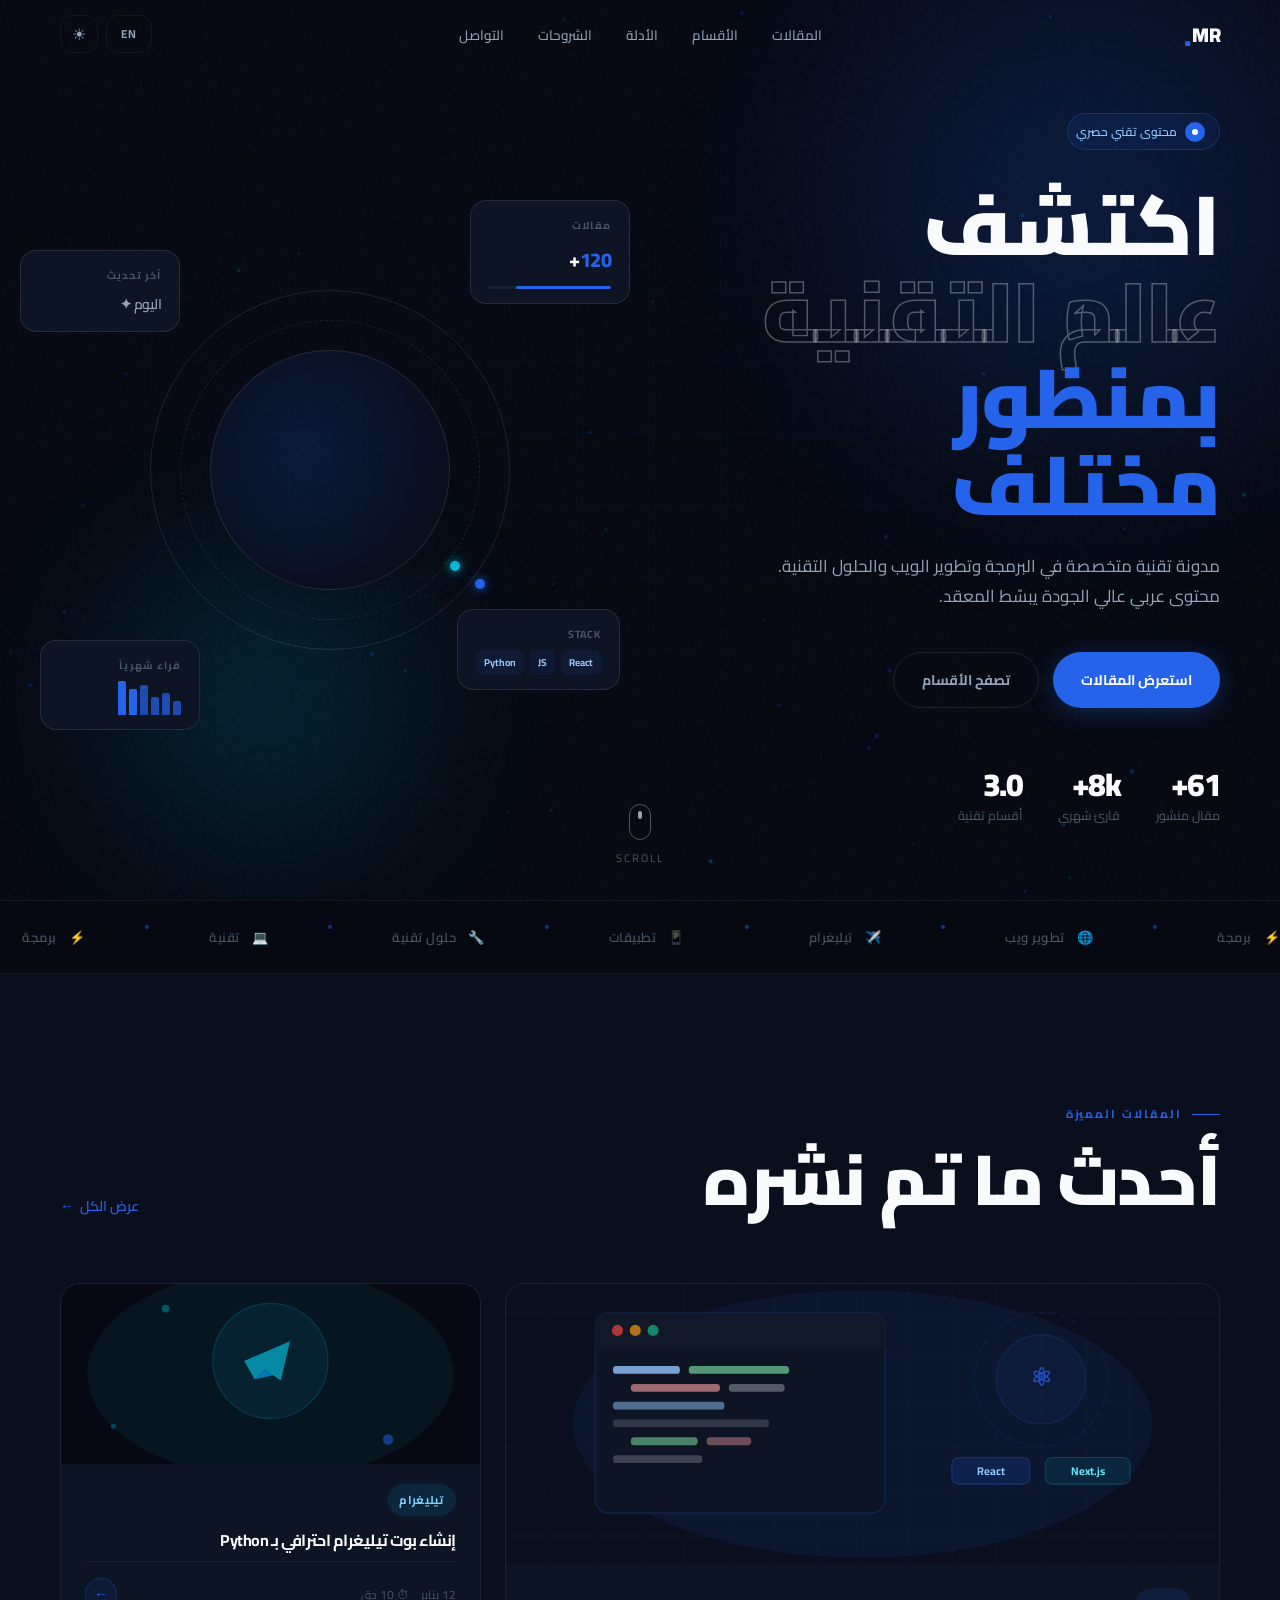
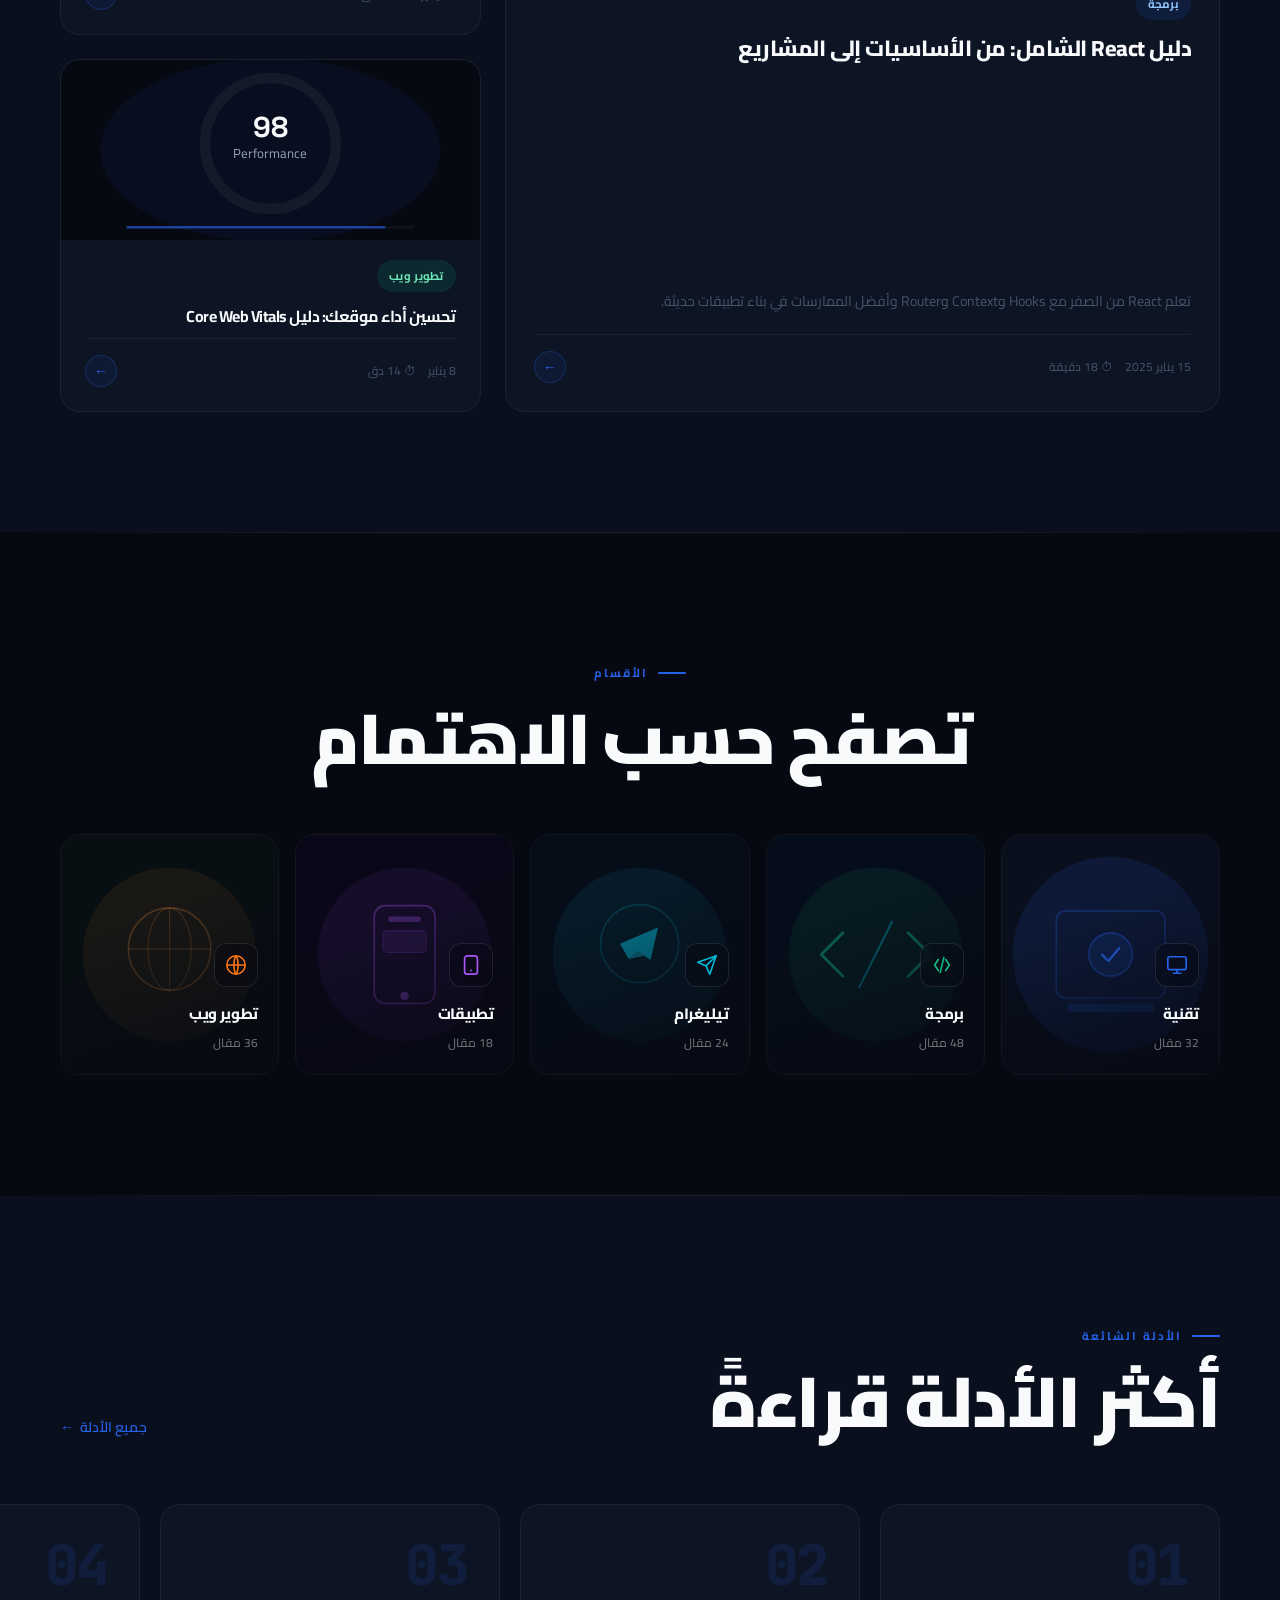
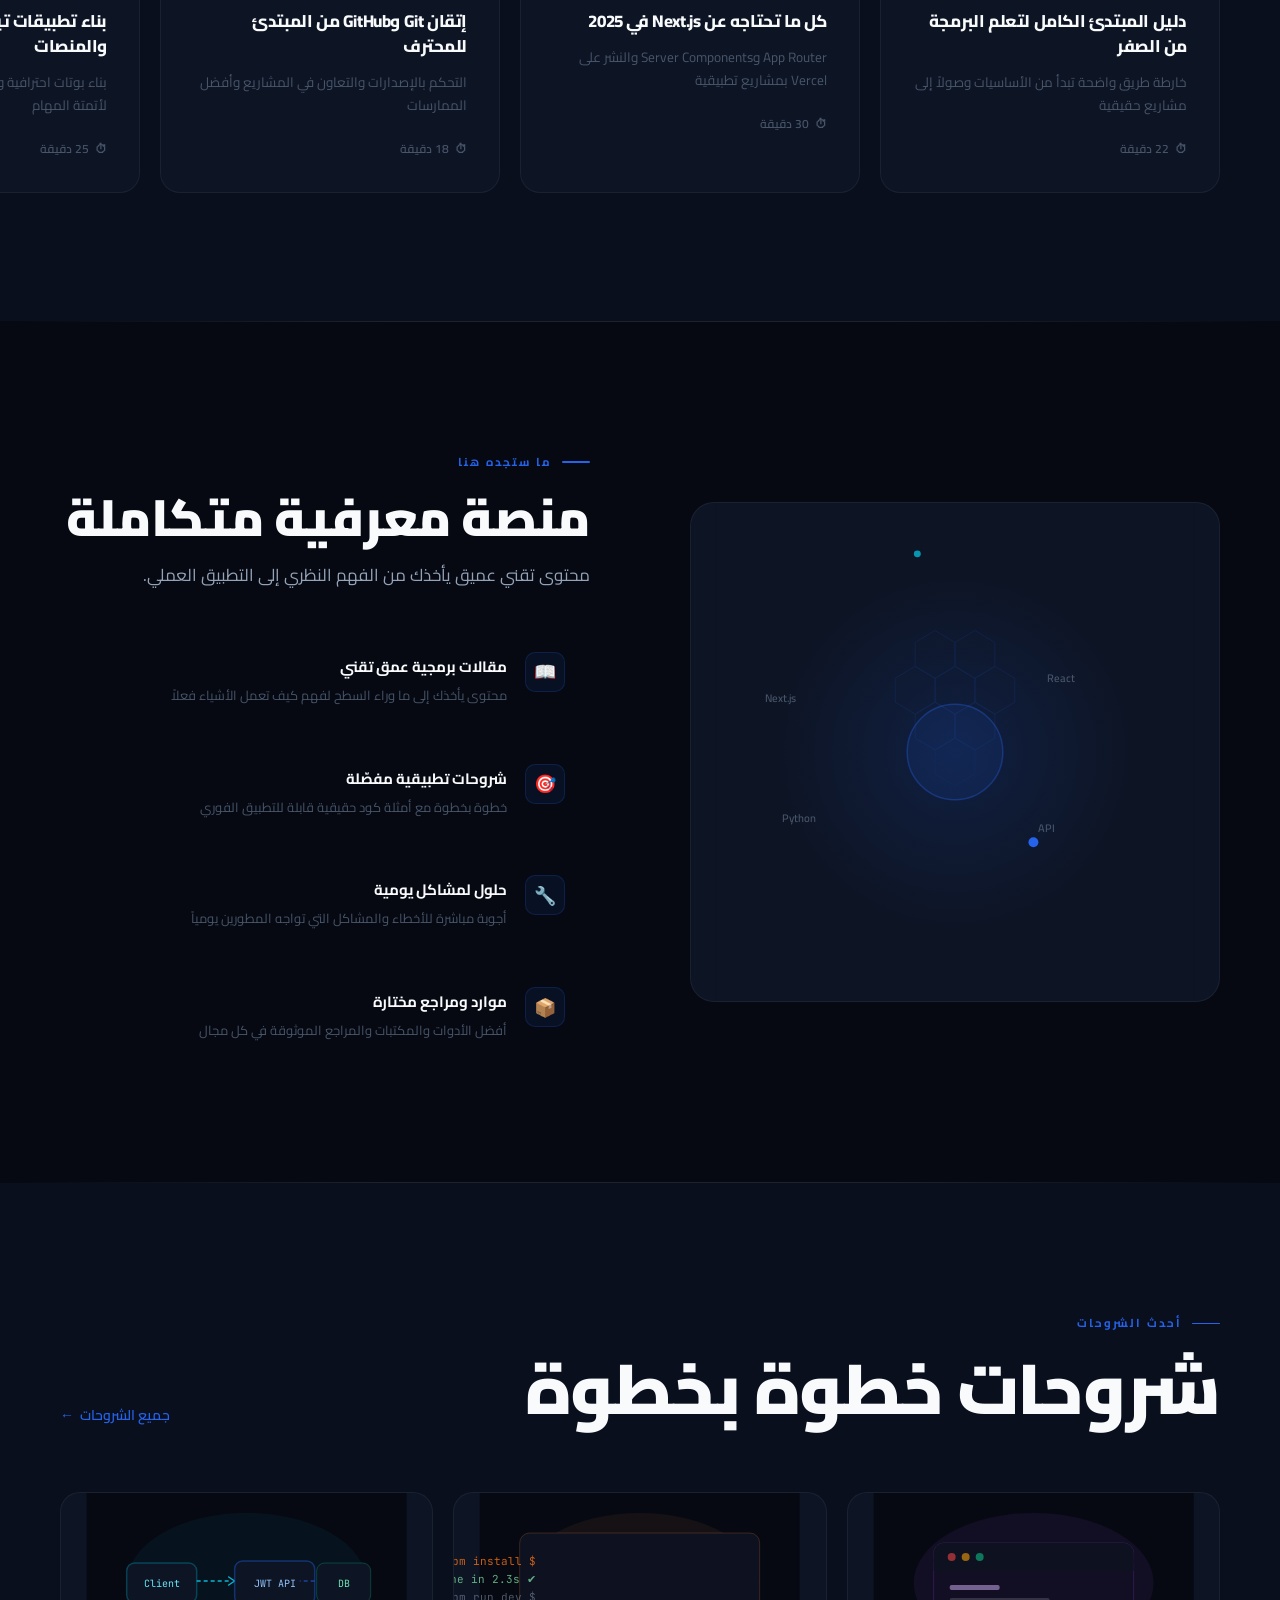
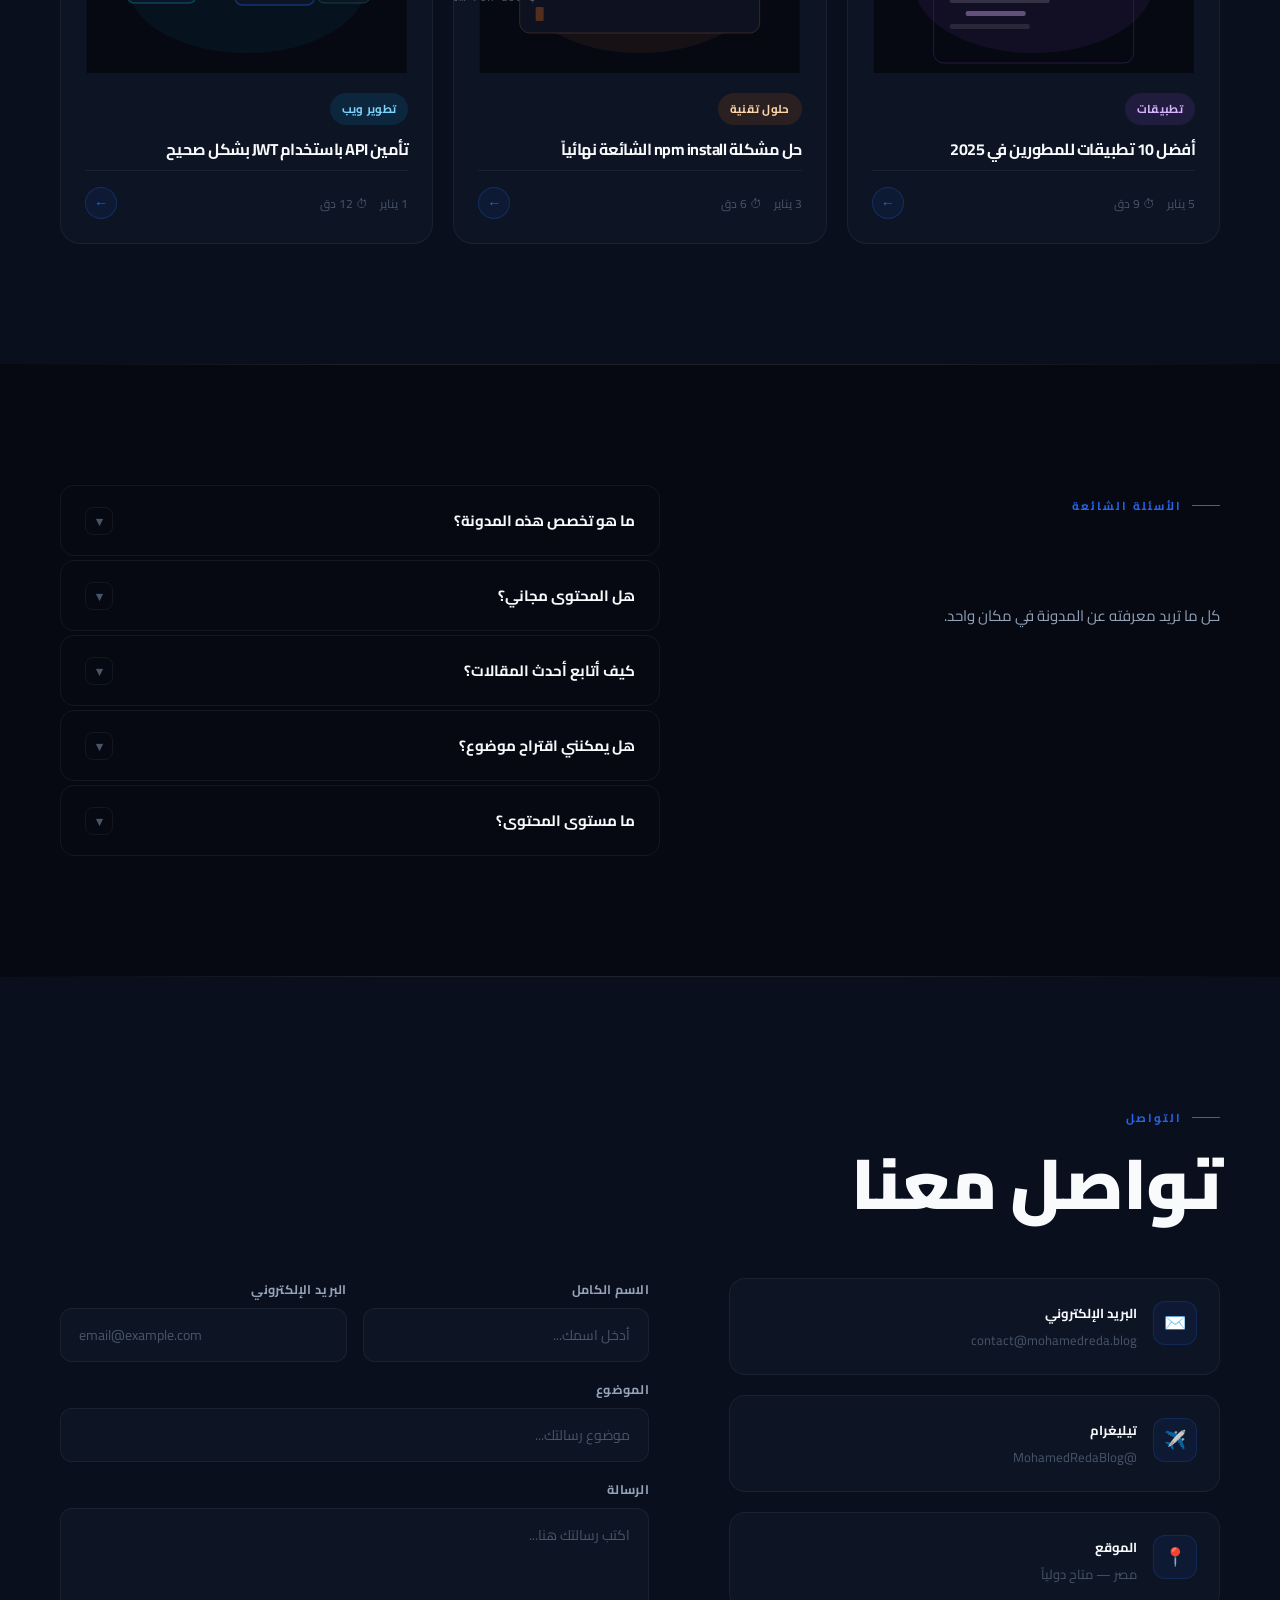
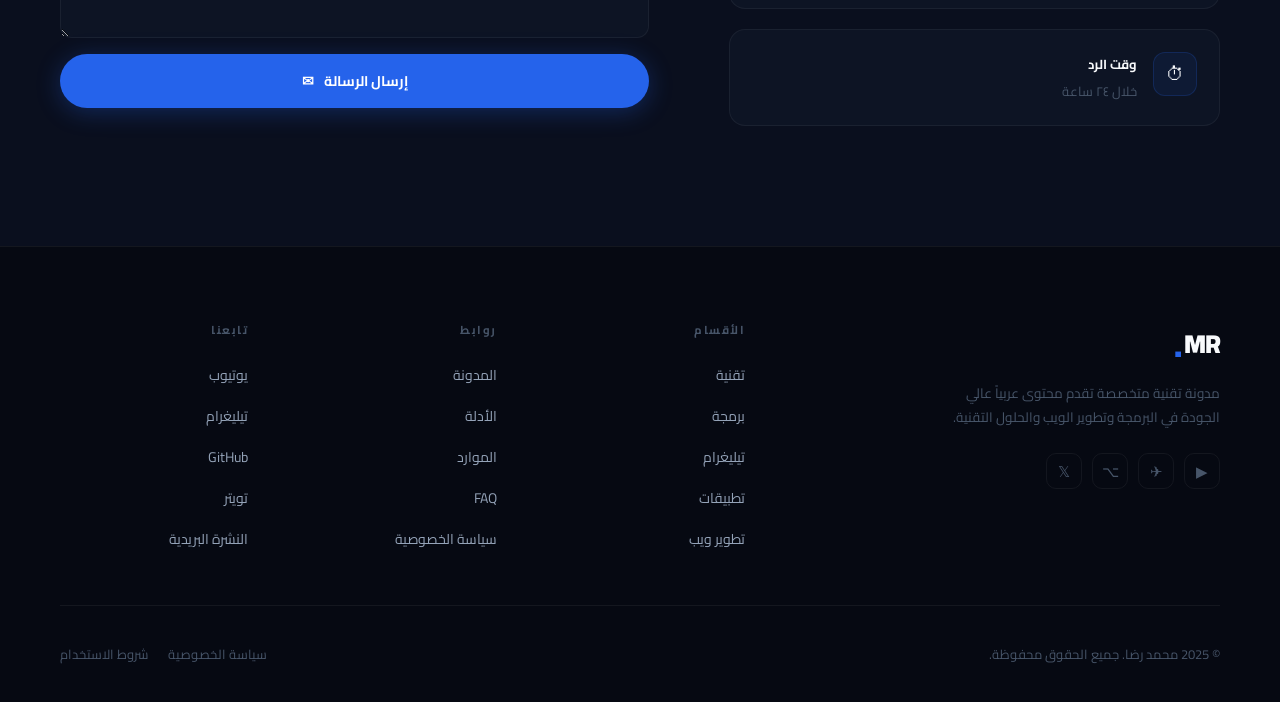
==== commit 839a6d45: "Add files via upload" ====
--- a/index.html
+++ b/index.html
@@ -10,10 +10,6 @@
 <link rel="stylesheet" href="sections.css" />
 </head>
 <body>
-
-<!-- ─── CURSOR ─── -->
-<div id="cursor-dot"></div>
-<div id="cursor-ring"></div>
 
 <!-- ─── NOISE ─── -->
 <div class="noise"></div>
@@ -856,6 +852,10 @@
   </div>
 </footer>
 
+    <button id="scrollTopBtn" class="scroll-top" data-aos="fade-up">
+    <i class='bx bx-up-arrow-alt'></i>
+</button>
+
 <!-- ─── JS ─── -->
 <script src="app.js"></script>
 <script src="animations.js"></script>
--- a/main.css
+++ b/main.css
@@ -18,7 +18,7 @@
   --c-border2: rgba(255,255,255,0.1);
 
   --font-ar: 'Cairo', sans-serif;
-  --font-en: 'Space Grotesk', sans-serif;
+  --font-en: 'Inter', sans-serif;
   --font-code: 'JetBrains Mono', monospace;
 
   --ease-out: cubic-bezier(0.16, 1, 0.3, 1);
@@ -38,9 +38,18 @@
   --c-blue-glow: rgba(37,99,235,0.1);
 }
 
+*{
+    -webkit-tap-highlight-color: transparent;
+}
 /* ══════════════════════════════════════════
    RESET
 ══════════════════════════════════════════ */
+html,
+body{
+    width:100%;
+    max-width:100%;
+    overflow-x:hidden;
+}
 *, *::before, *::after { margin:0; padding:0; box-sizing:border-box; }
 html { scroll-behavior: smooth; font-size: 16px; }
 body {
@@ -50,41 +59,14 @@
   min-height: 100vh;
   overflow-x: hidden;
   transition: background 0.4s, color 0.4s;
-  cursor: none;
+  cursor: auto;
+
 }
 a { text-decoration: none; color: inherit; }
-button { cursor: none; border: none; background: none; font-family: inherit; }
+button { cursor: pointer; border: none; background: none; font-family: inherit; }
 img { display: block; max-width: 100%; }
 ul { list-style: none; }
 
-/* ══════════════════════════════════════════
-   CUSTOM CURSOR
-══════════════════════════════════════════ */
-#cursor-dot {
-  position: fixed;
-  width: 8px; height: 8px;
-  background: var(--c-blue);
-  border-radius: 50%;
-  pointer-events: none;
-  z-index: 9999;
-  transform: translate(-50%, -50%);
-  transition: opacity 0.2s, transform 0.1s;
-}
-#cursor-ring {
-  position: fixed;
-  width: 36px; height: 36px;
-  border: 1.5px solid rgba(37,99,235,0.5);
-  border-radius: 50%;
-  pointer-events: none;
-  z-index: 9998;
-  transform: translate(-50%, -50%);
-  transition: width 0.3s var(--ease-out), height 0.3s var(--ease-out), opacity 0.3s, border-color 0.3s;
-}
-#cursor-ring.hovered {
-  width: 56px; height: 56px;
-  border-color: rgba(37,99,235,0.8);
-  background: rgba(37,99,235,0.06);
-}
 
 /* ══════════════════════════════════════════
    LOADER
@@ -161,6 +143,7 @@
 ══════════════════════════════════════════ */
 #nav {
   position: fixed; top: 0; left: 0; right: 0;
+  width:100%;
   z-index: 1000;
   padding: 0 clamp(20px, 5vw, 60px);
   height: 68px;
@@ -411,7 +394,7 @@
   font-size: clamp(36px, 5.5vw, 72px);
   font-weight: 900;
   line-height: 1.1;
-  letter-spacing: -2.5px;
+  letter-spacing: -1px;
   color: var(--c-white);
 }
 .big-title .accent { color: var(--c-blue); }
@@ -501,4 +484,43 @@
   width: 100%; height: 1px;
   background: linear-gradient(90deg, transparent, var(--c-border2) 30%, var(--c-border2) 70%, transparent);
   position: relative; z-index: 2;
-}+}
+
+
+
+
+
+
+.scroll-top {
+    position: fixed;
+    bottom: 25px;
+    right: 10px;
+    width: 55px;
+    height: 55px;
+    border-radius: 50%;
+    background: var(--main-color);
+    color: var(--text-color);
+    font-size: 2.5rem;
+    display: flex;
+    justify-content: center;
+    align-items: center;
+    cursor: pointer;
+    border: none;
+    outline: none;
+    z-index: 999;
+    opacity: 0;
+    pointer-events: none;
+    transition: all 0.3s ease;
+}
+
+.scroll-top.show {
+    opacity: 1;
+    pointer-events: auto;
+    transform: translateY(0);
+}
+
+.scroll-top:hover {
+    transform: scale(1.1);
+    box-shadow: 0 0 20px rgba(255, 0, 0, 0.23);
+}
+
--- a/hero.css
+++ b/hero.css
@@ -73,7 +73,7 @@
   font-size: clamp(44px, 6.5vw, 88px);
   font-weight: 900;
   line-height: 1.04;
-  letter-spacing: -3.5px;
+  letter-spacing: -1px;
   color: var(--c-white);
   margin-bottom: 24px;
   animation: fadeUp 0.8s 2.2s both;
@@ -337,4 +337,24 @@
   .nav-center { display: none; }
   .menu-btn { display: flex; flex-direction: column; }
   .hero-stats { gap: 24px; }
+  .hero-blob-1{
+        width:350px !important;
+        height:350px !important;
+        right:-120px !important;
+    }
+
+    .hero-blob-2{
+        width:220px !important;
+        height:220px !important;
+    }
+
+    .orbit-wrap{
+        width:260px;
+        height:260px;
+    }
+  .scroll-hint{
+    bottom:1px;
+    left:50%;
+    transform:translateX(-50%);
+}
 }
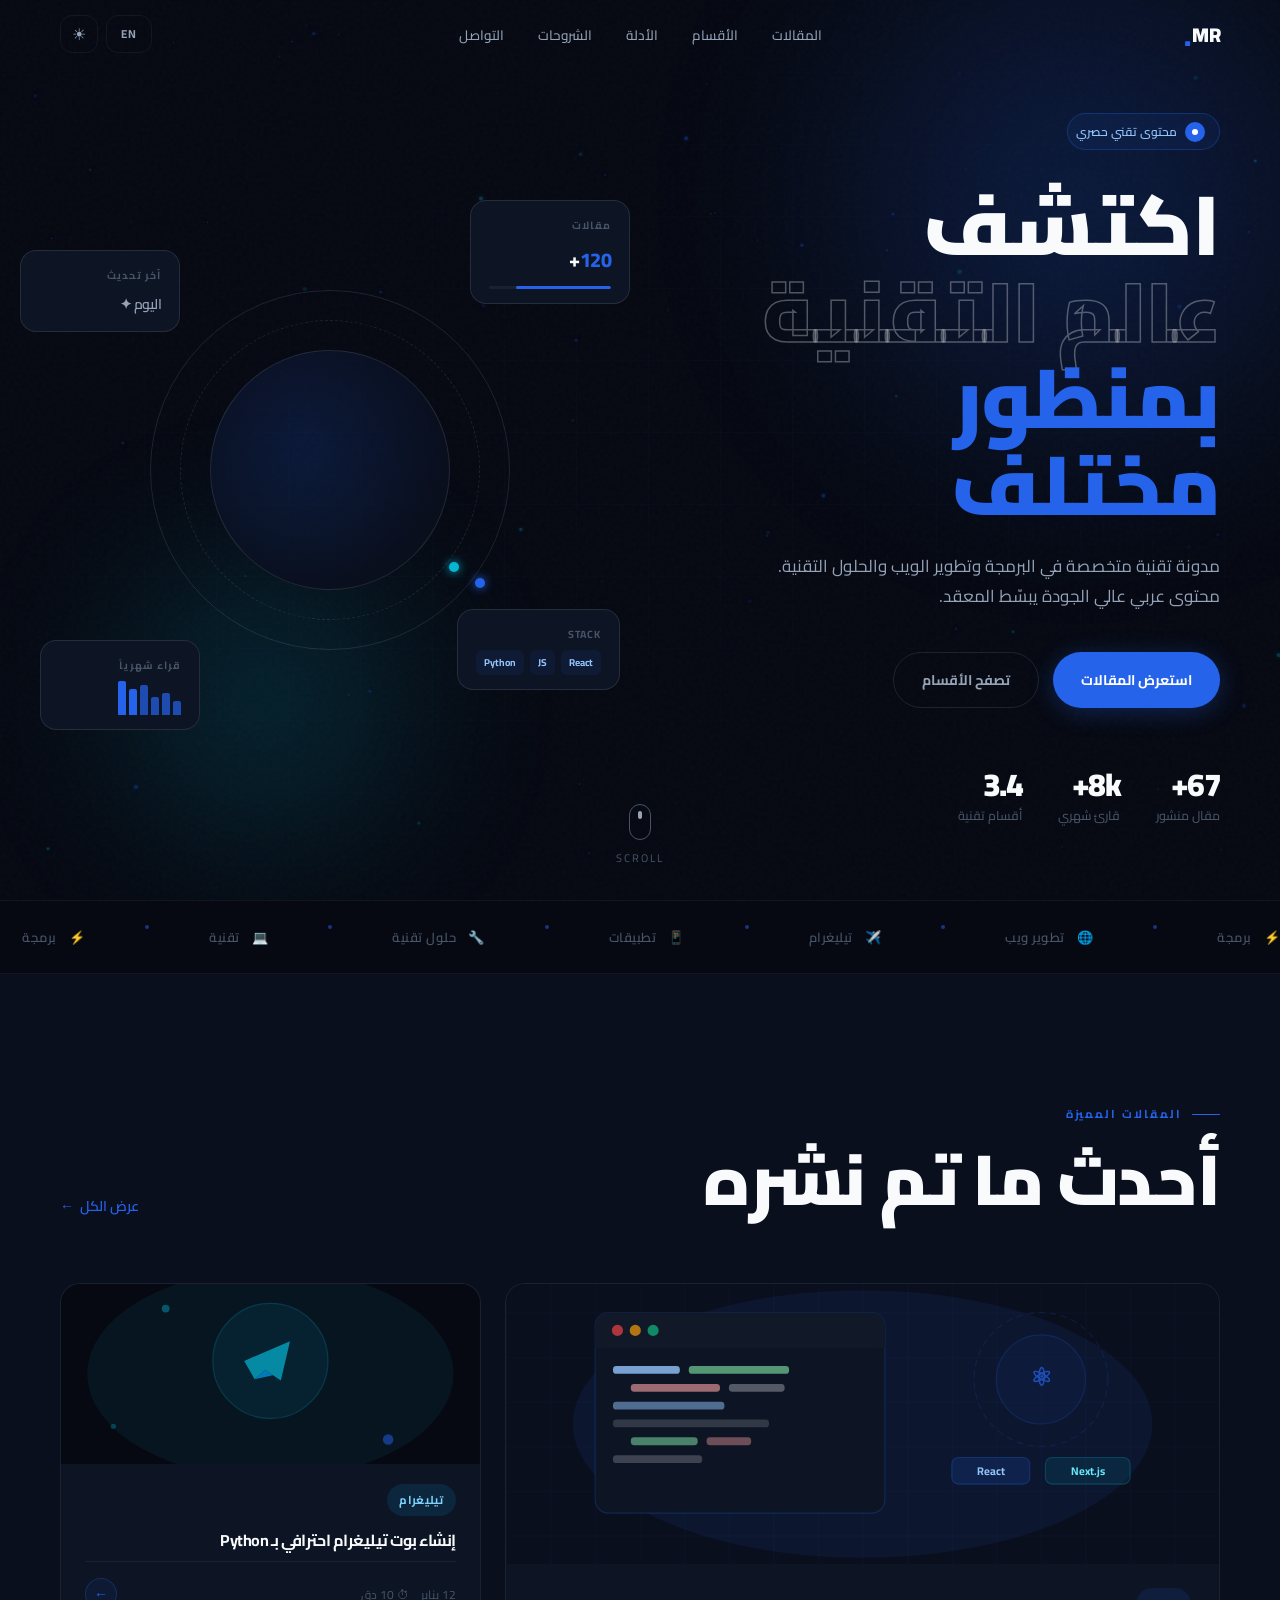
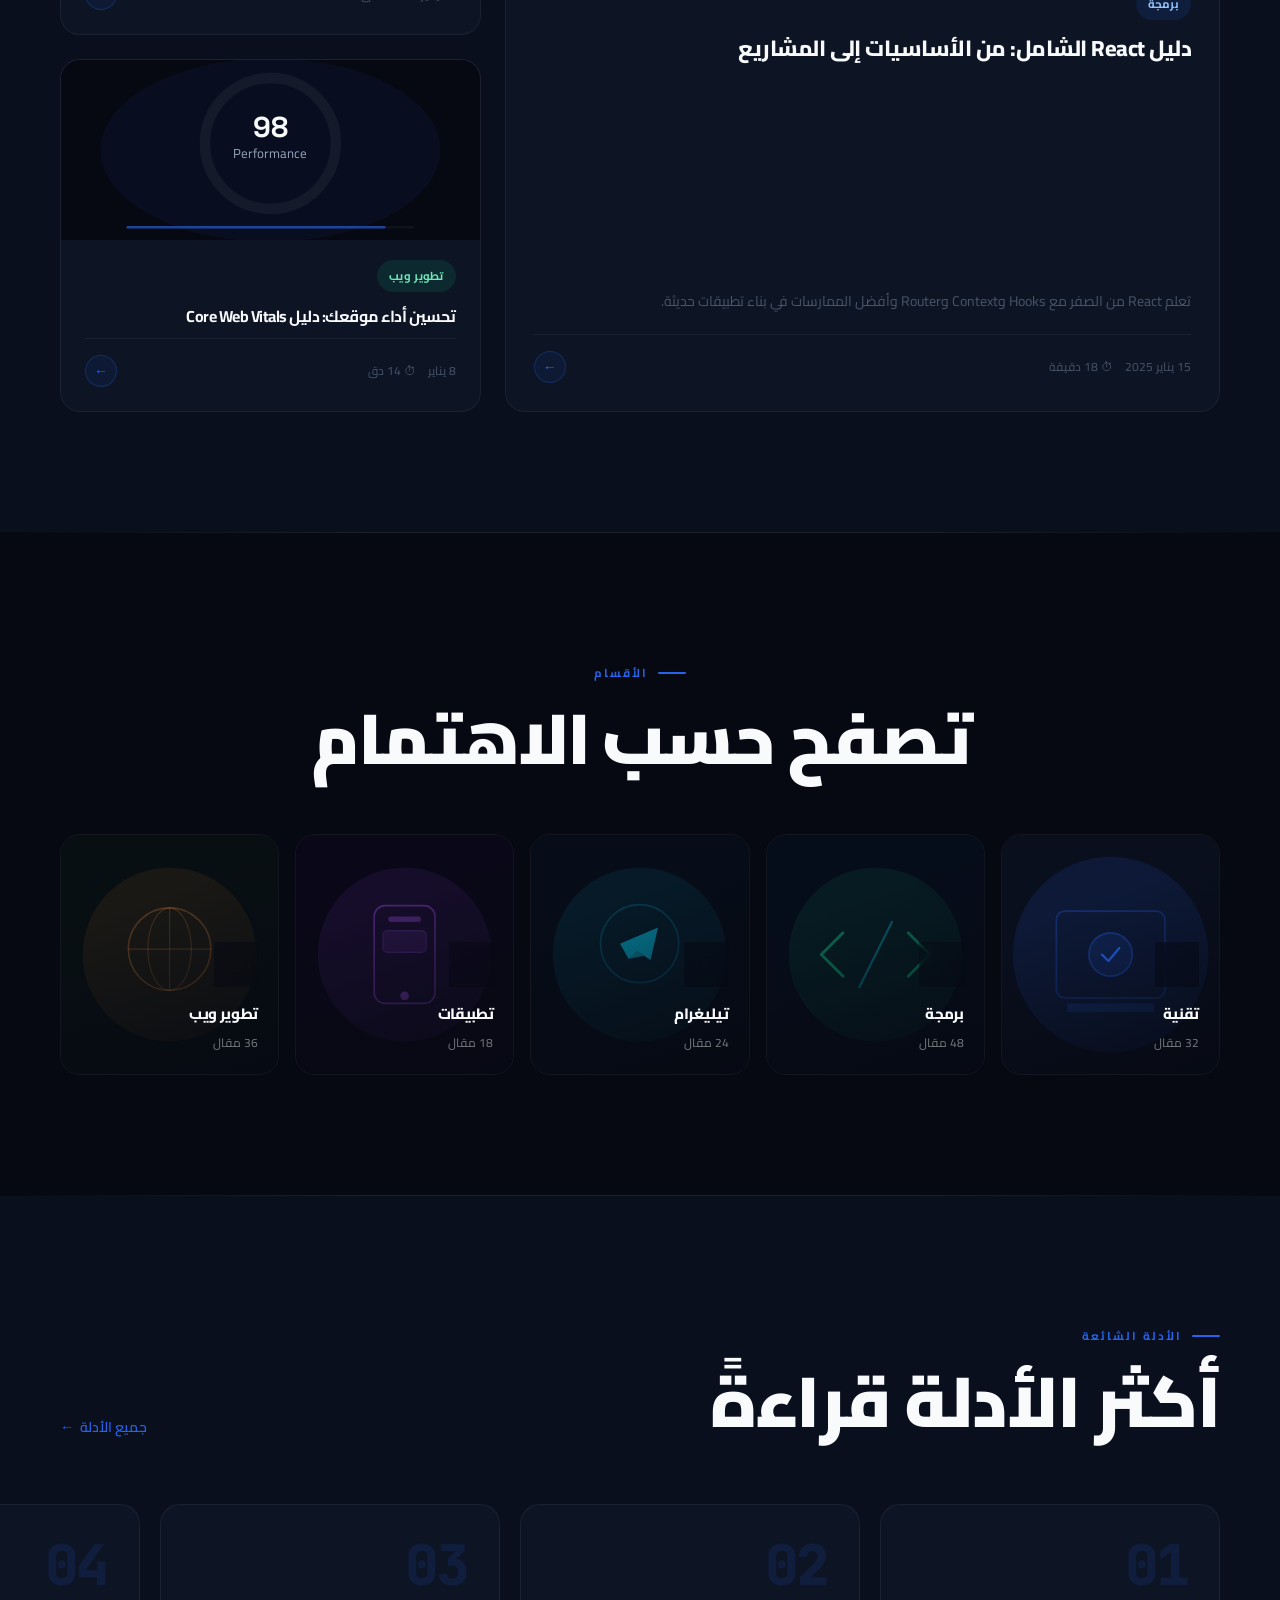
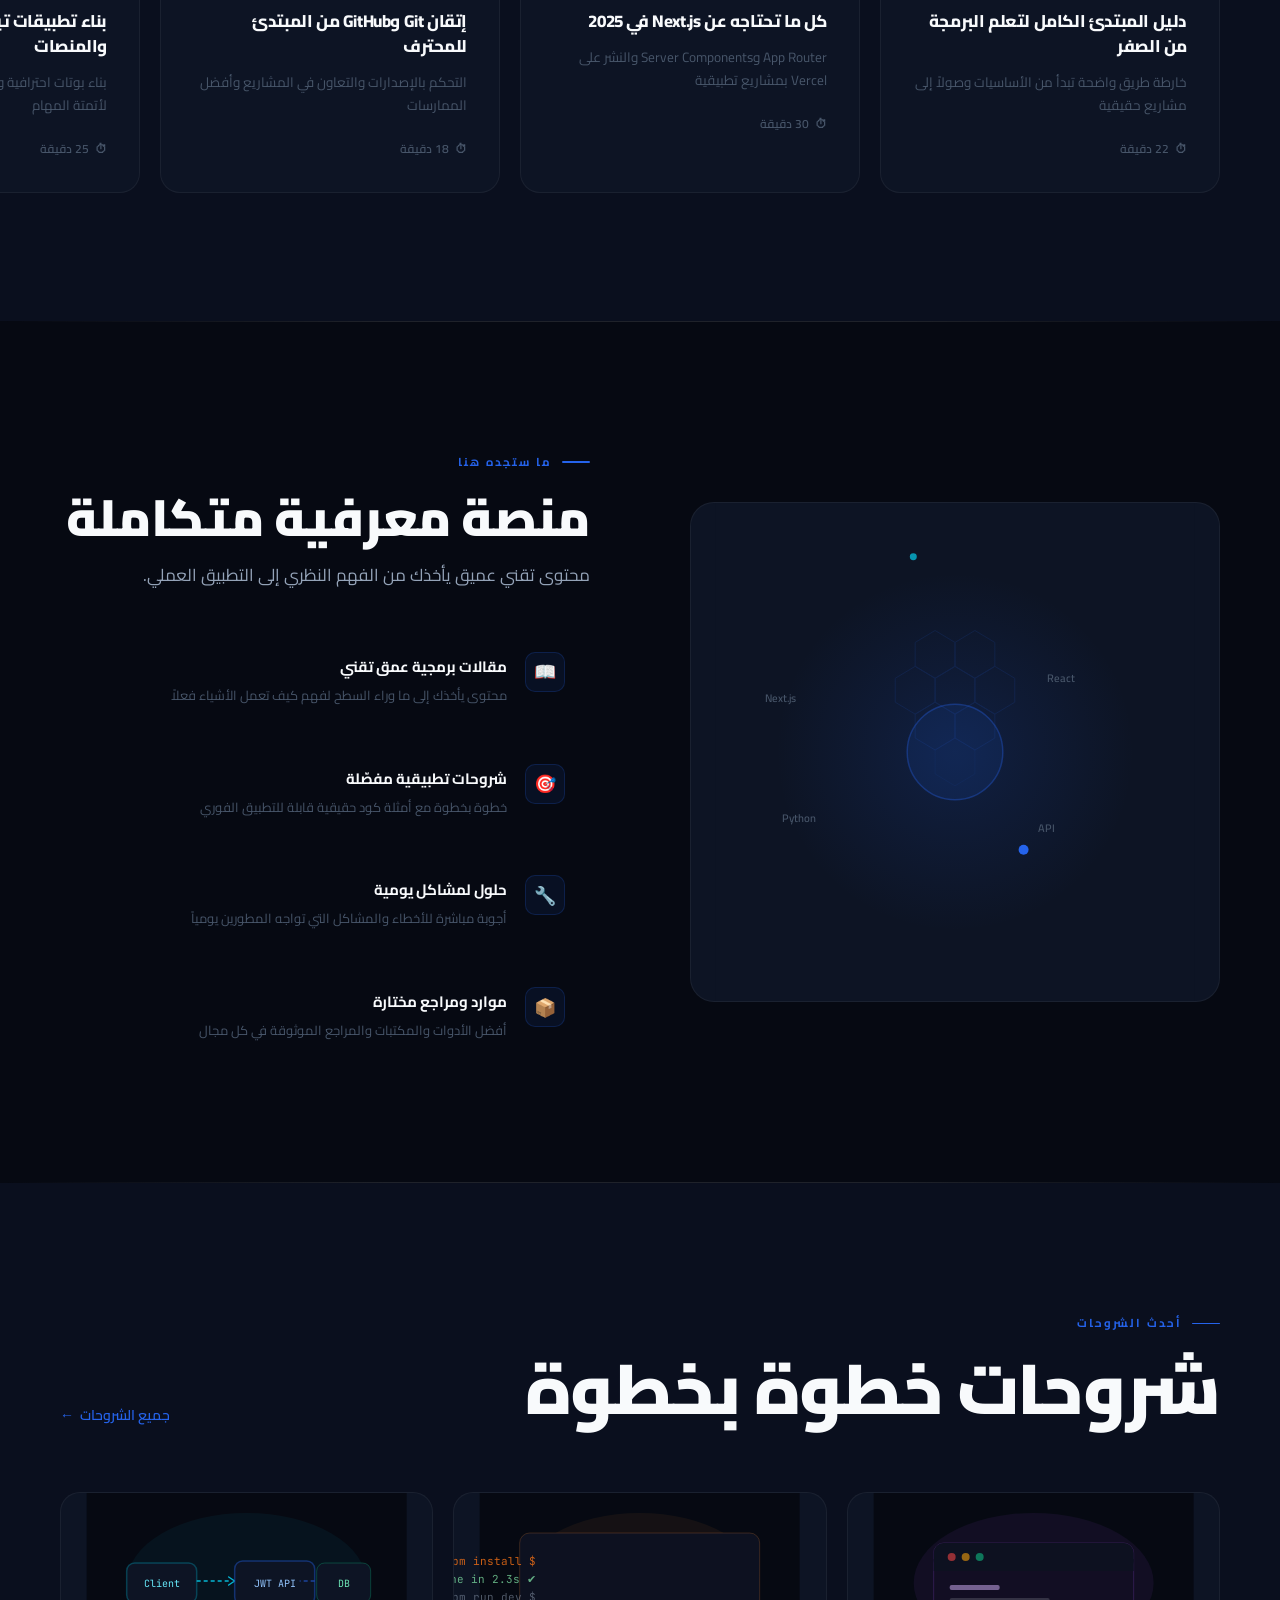
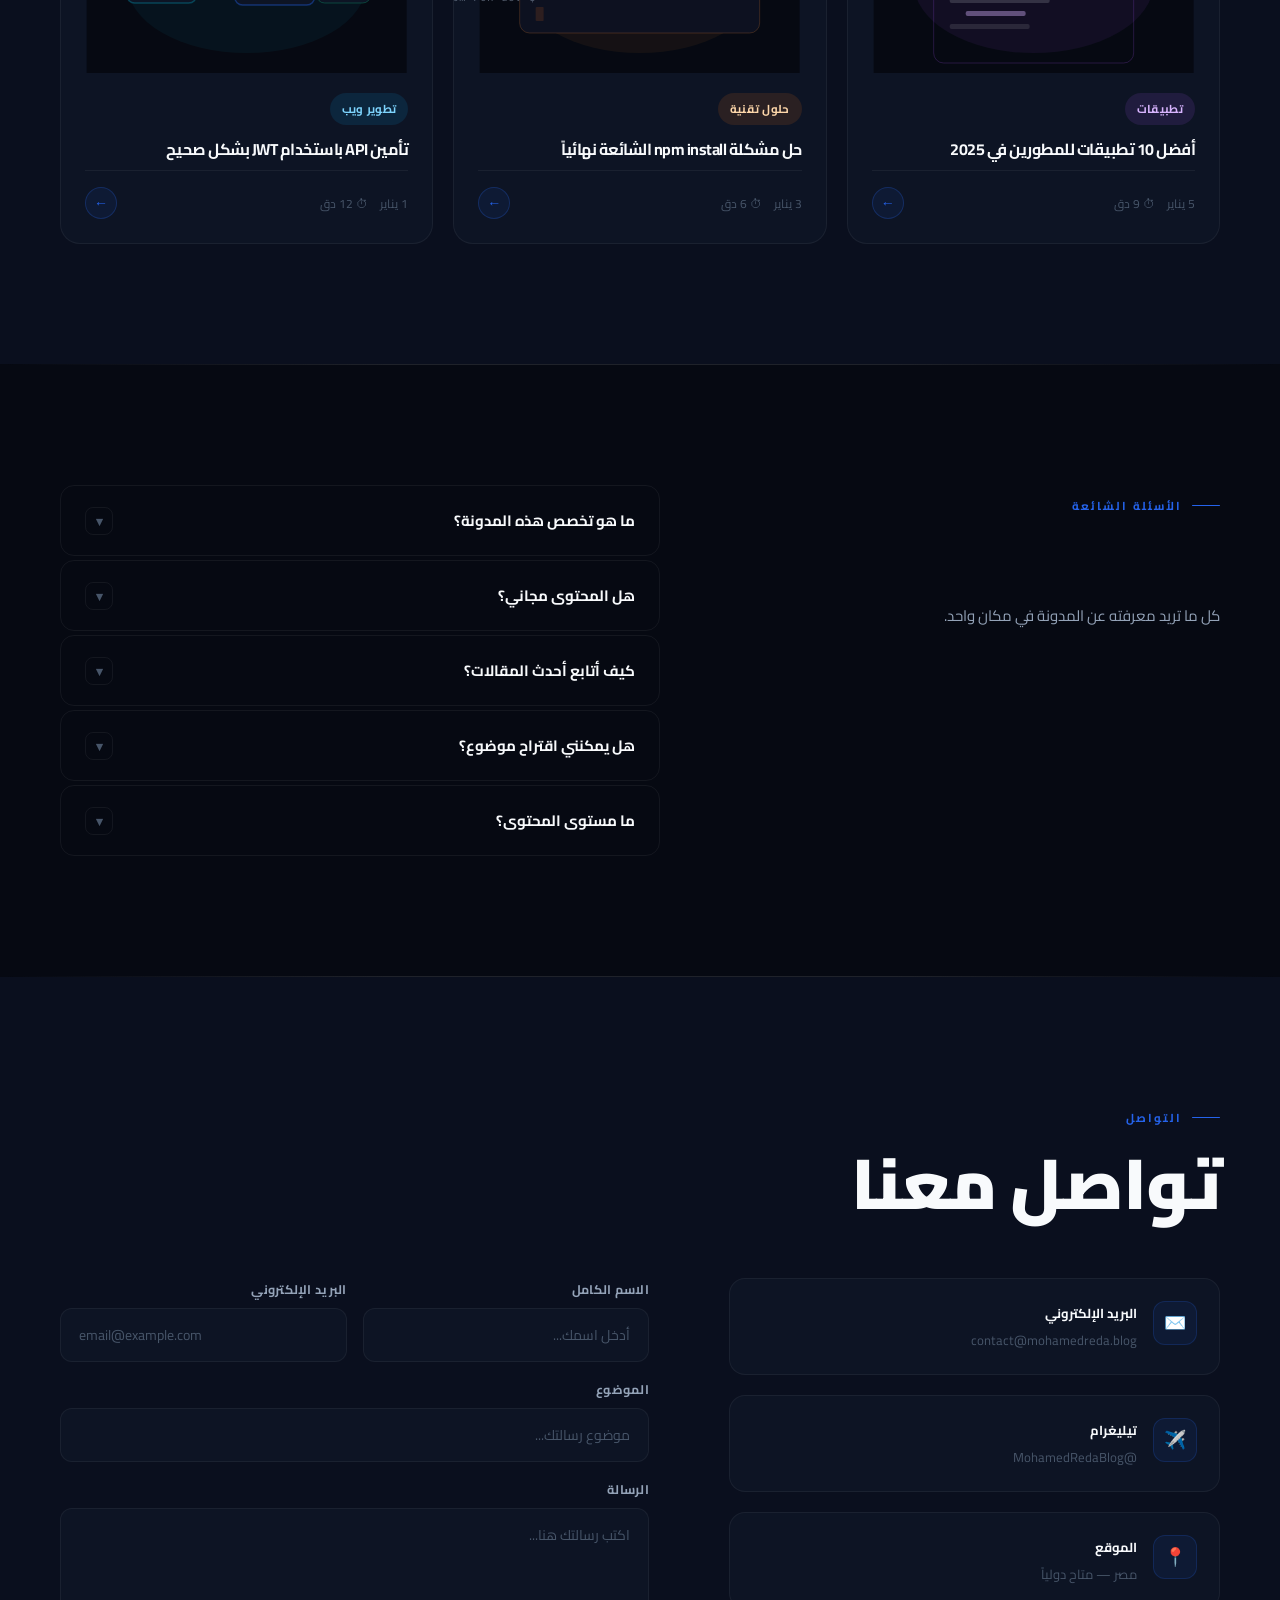
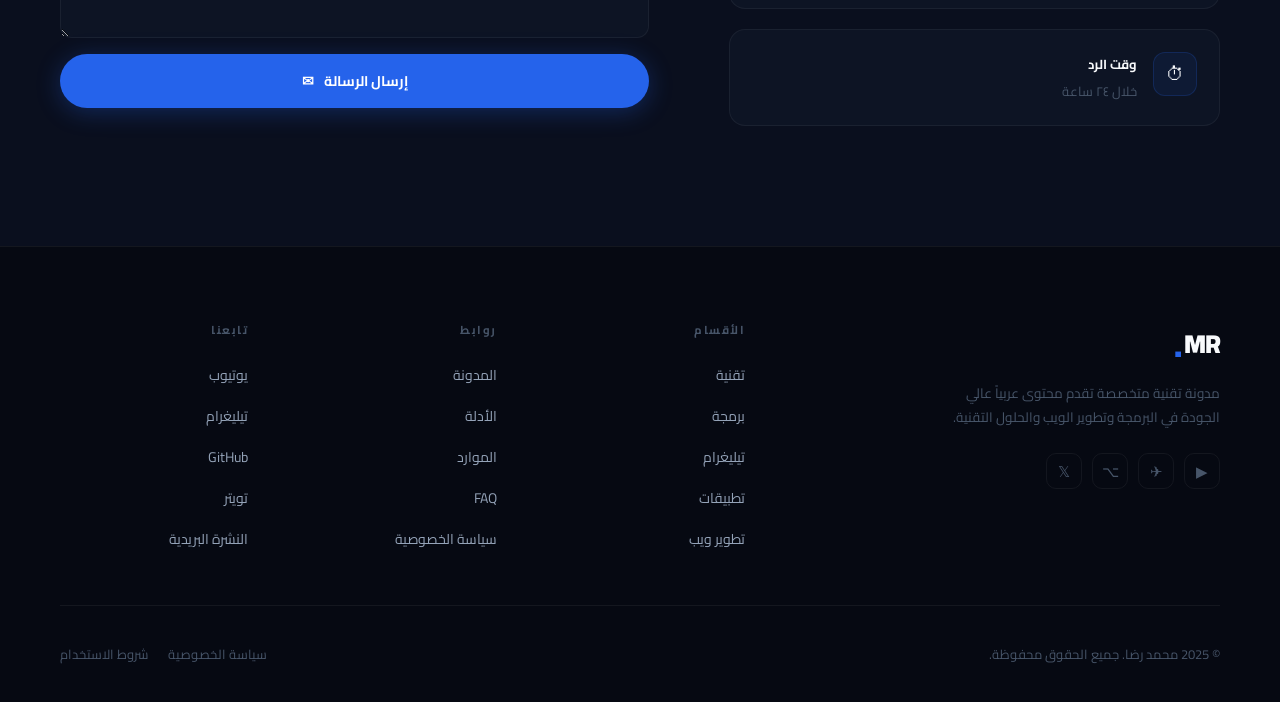
==== commit 42387316: "Update index.html" ====
--- a/index.html
+++ b/index.html
@@ -852,12 +852,24 @@
   </div>
 </footer>
 
-    <button id="scrollTopBtn" class="scroll-top" data-aos="fade-up">
-    <i class='bx bx-up-arrow-alt'></i>
+<button id="back-top" aria-label="Back To Top">
+
+<svg
+viewBox="0 0 24 24"
+fill="none"
+stroke="currentColor"
+stroke-width="2.5"
+stroke-linecap="round"
+stroke-linejoin="round">
+
+<path d="M12 19V5"></path>
+<path d="M5 12L12 5L19 12"></path>
+
+</svg>
+
 </button>
-
 <!-- ─── JS ─── -->
 <script src="app.js"></script>
 <script src="animations.js"></script>
 </body>
-</html>+</html>
--- a/main.css
+++ b/main.css
@@ -490,37 +490,124 @@
 
 
 
-
-.scroll-top {
-    position: fixed;
-    bottom: 25px;
-    right: 10px;
-    width: 55px;
-    height: 55px;
-    border-radius: 50%;
-    background: var(--main-color);
-    color: var(--text-color);
-    font-size: 2.5rem;
-    display: flex;
-    justify-content: center;
-    align-items: center;
-    cursor: pointer;
-    border: none;
-    outline: none;
-    z-index: 999;
-    opacity: 0;
-    pointer-events: none;
-    transition: all 0.3s ease;
-}
-
-.scroll-top.show {
-    opacity: 1;
-    pointer-events: auto;
-    transform: translateY(0);
-}
-
-.scroll-top:hover {
-    transform: scale(1.1);
-    box-shadow: 0 0 20px rgba(255, 0, 0, 0.23);
-}
-
+/* ===== PREMIUM BACK TO TOP ===== */
+
+#back-top{
+
+    position:fixed;
+
+    right:24px;
+    bottom:24px;
+
+    width:58px;
+    height:58px;
+
+    border-radius:18px;
+
+    border:1px solid rgba(255,255,255,.08);
+
+    background:rgba(17,24,39,.75);
+
+    backdrop-filter:blur(20px);
+    -webkit-backdrop-filter:blur(20px);
+
+    color:#fff;
+
+    display:flex;
+    align-items:center;
+    justify-content:center;
+
+    cursor:pointer;
+
+    z-index:9999;
+
+    opacity:0;
+    visibility:hidden;
+
+    transform:
+    translateY(20px)
+    scale(.9);
+
+    transition:
+    all .4s cubic-bezier(.22,1,.36,1);
+
+    box-shadow:
+    0 10px 40px rgba(0,0,0,.25),
+    inset 0 1px 0 rgba(255,255,255,.08);
+}
+
+#back-top.visible{
+
+    opacity:1;
+    visibility:visible;
+
+    transform:
+    translateY(0)
+    scale(1);
+
+}
+
+#back-top::before{
+
+    content:'';
+
+    position:absolute;
+
+    inset:0;
+
+    border-radius:18px;
+
+    background:
+    linear-gradient(
+    135deg,
+    rgba(37,99,235,.18),
+    rgba(37,99,235,.02)
+    );
+
+    opacity:0;
+
+    transition:.35s;
+}
+
+#back-top:hover{
+
+    transform:
+    translateY(-6px)
+    scale(1.05);
+
+    border-color:
+    rgba(37,99,235,.35);
+
+    box-shadow:
+    0 18px 50px rgba(37,99,235,.18);
+}
+
+#back-top:hover::before{
+
+    opacity:1;
+}
+
+#back-top svg{
+
+    width:22px;
+    height:22px;
+
+    position:relative;
+    z-index:2;
+}
+
+@media(max-width:768px){
+
+#back-top{
+
+width:52px;
+height:52px;
+
+right:18px;
+bottom:18px;
+
+border-radius:16px;
+
+}
+
+}
